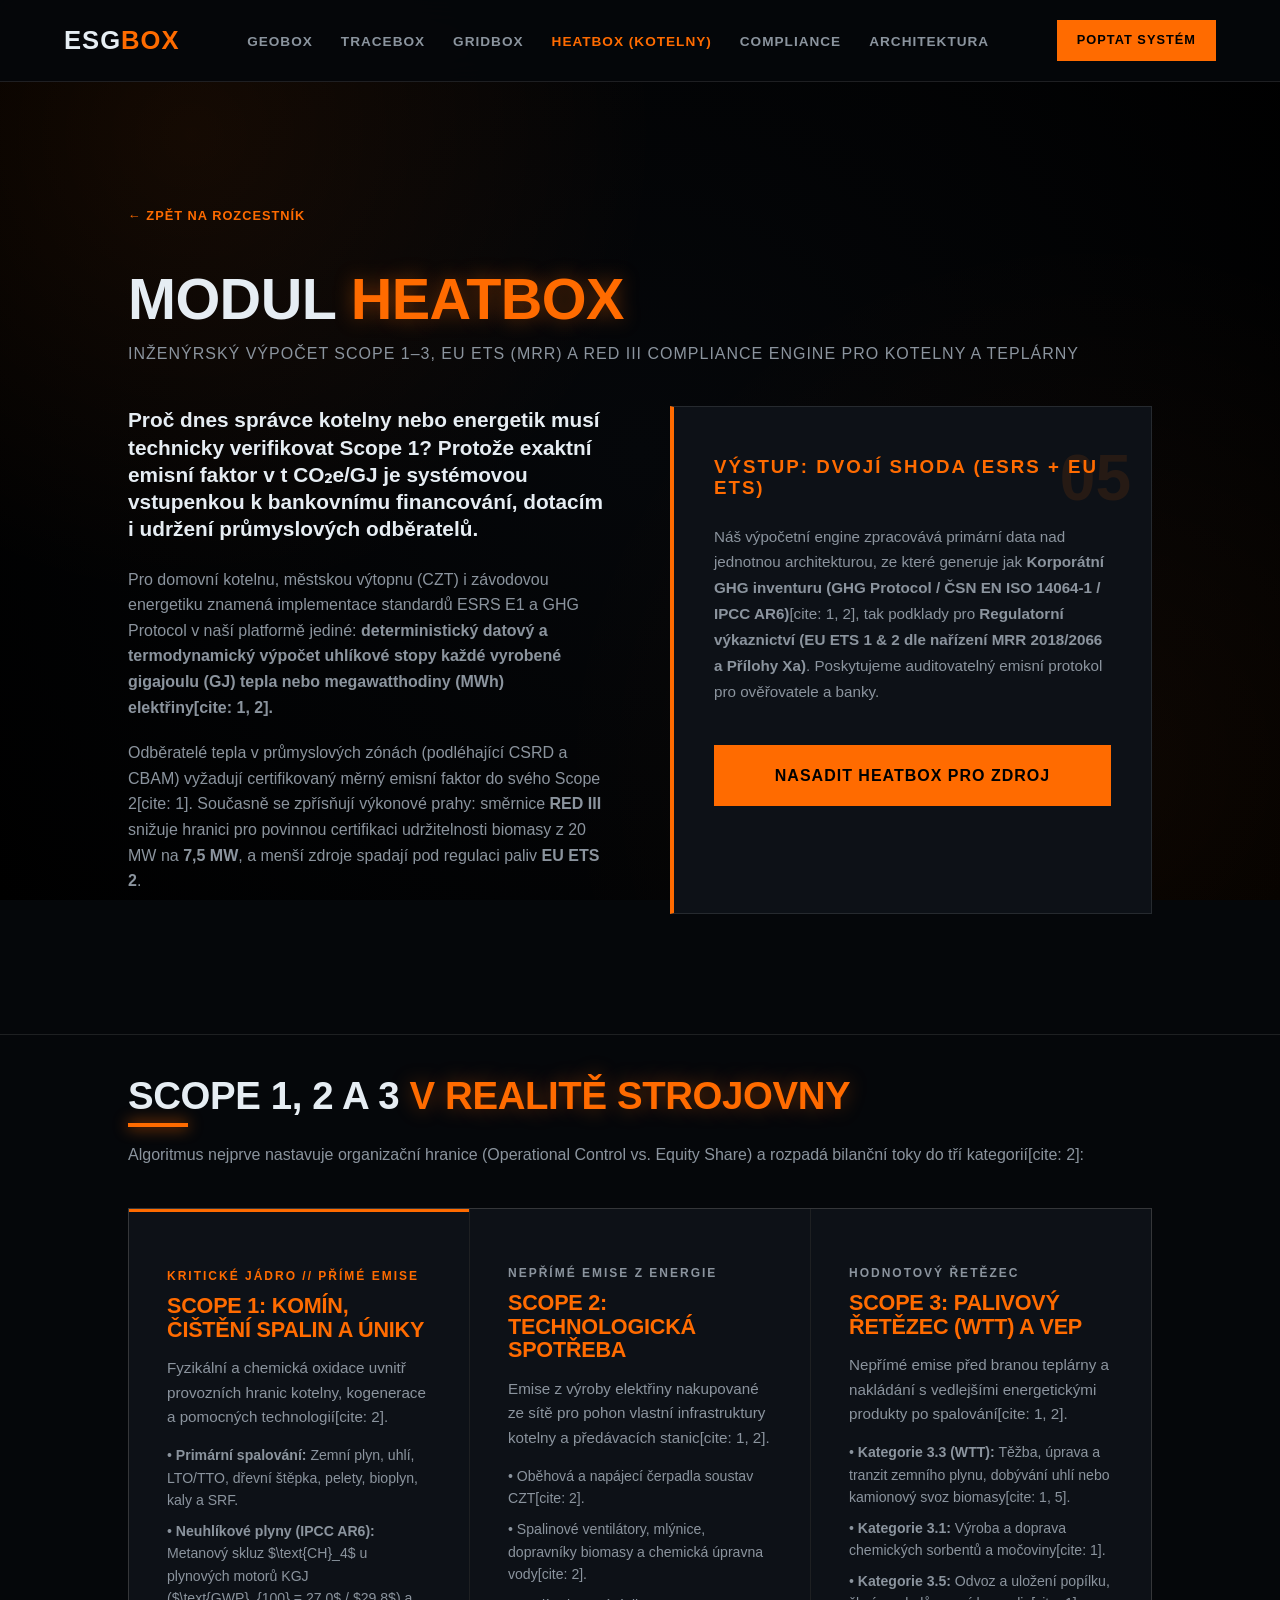
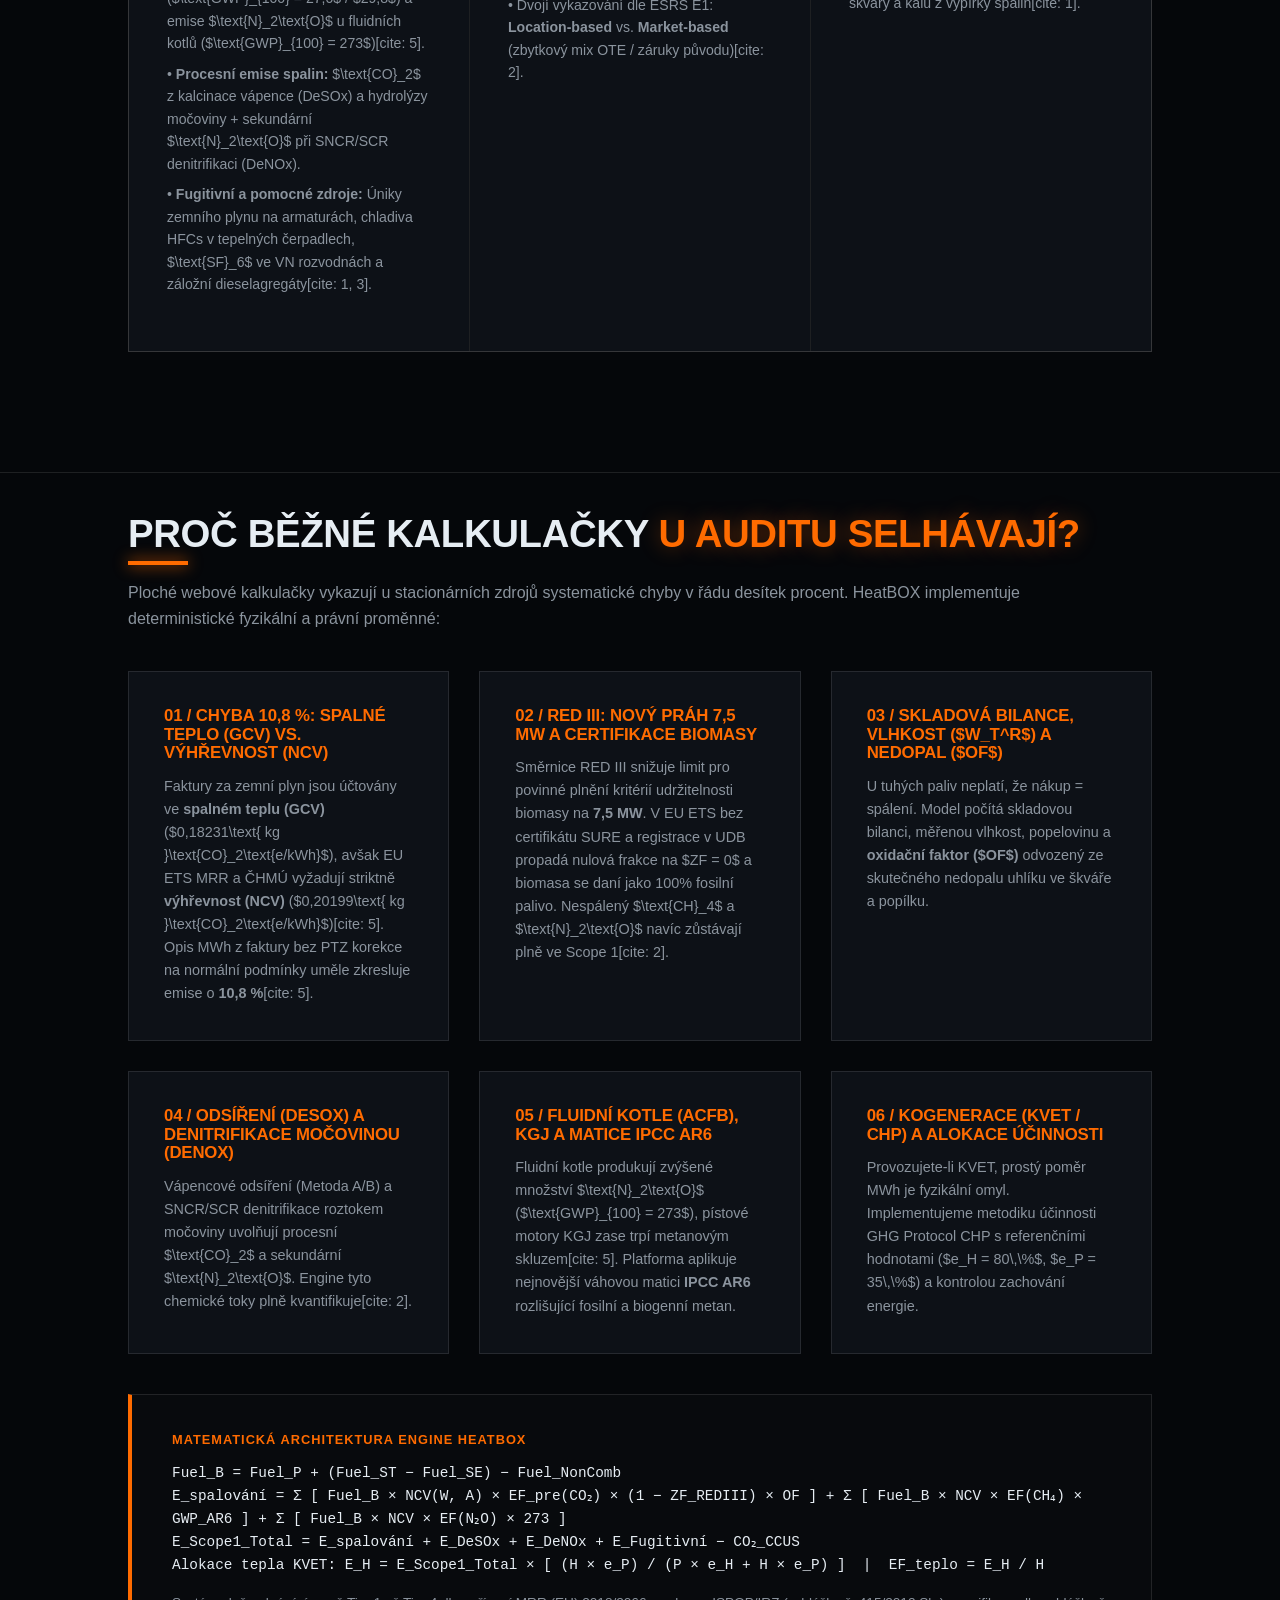
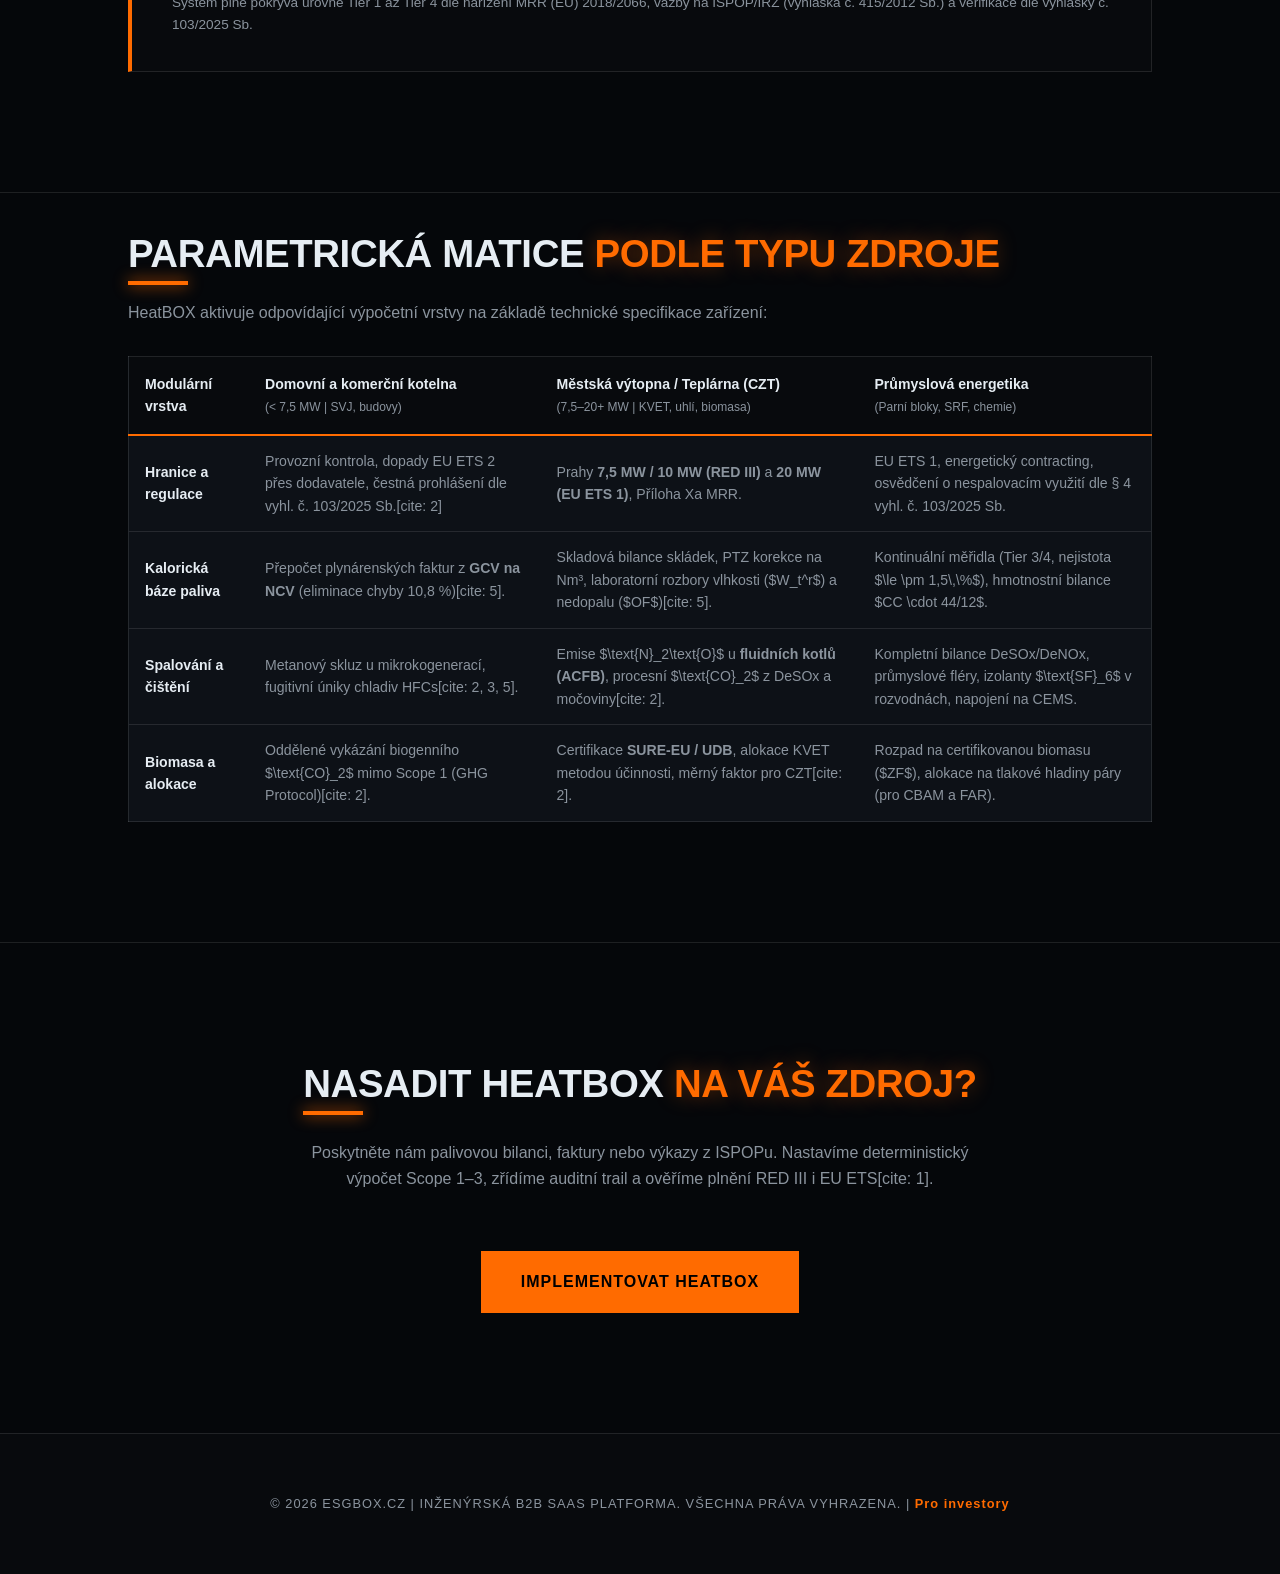
==== services/kotelny.html @ 8dc6fae9 "Rename kotelny to kotelny.html" ====
<!DOCTYPE html>
<html lang="cs">
<head>
    <meta charset="UTF-8">
    <meta name="viewport" content="width=device-width, initial-scale=1.0">
    <title>HeatBOX – Inženýrský Scope 1–3 &amp; Compliance Engine pro kotelny a teplárny | ESGBOX</title>
    <meta name="description" content="Deterministický výpočet uhlíkové stopy (Scope 1–3), EU ETS MRR a RED III compliance pro domovní, městské (CZT) a průmyslové kotelny. Termodynamika, DeSOx/DeNOx a alokace KVET bez odhadů.">
    <link rel="stylesheet" href="../styles.css">
</head>
<body>

    <!-- Navigace -->
    <nav>
        <a href="../index.html" class="logo">ESG<span>BOX</span></a>
        <ul>
            <li><a href="analyza.html">GeoBOX</a></li>
            <li><a href="strategie.html">TraceBOX</a></li>
            <li><a href="monitoring.html">GridBOX</a></li>
            <li><a href="kotelny.html" style="color: var(--accent-color);">HeatBOX (Kotelny)</a></li>
            <li><a href="organizace.html">Compliance</a></li>
            <li><a href="../index.html#about">Architektura</a></li>
        </ul>
        <a href="../index.html#contact" class="cta-button" style="padding: 10px 20px; font-size: 0.8rem;">Poptat systém</a>
    </nav>

    <!-- Hlavní úvod a vysvětlení problematiky -->
    <section>
        <div style="margin-bottom: 40px;">
            <a href="../index.html" style="color: var(--accent-color); text-decoration: none; font-size: 0.8rem; font-weight: 800; letter-spacing: 1px;">← ZPĚT NA ROZCESTNÍK</a>
        </div>
        
        <h1>Modul <span class="highlight">HeatBOX</span></h1>
        <p style="color: var(--text-dim); margin-top: 10px; font-size: 1rem; text-transform: uppercase; letter-spacing: 1px;">Inženýrský výpočet Scope 1–3, EU ETS (MRR) a RED III compliance engine pro kotelny a teplárny</p>
        
        <div style="display: grid; grid-template-columns: repeat(auto-fit, minmax(320px, 1fr)); gap: 60px; margin-top: 40px;">
            <div class="content-text">
                <p style="font-size: 1.3rem; color: var(--text-main); margin-bottom: 25px; font-weight: 600; line-height: 1.3;">
                    Proč dnes správce kotelny nebo energetik musí technicky verifikovat Scope 1? Protože exaktní emisní faktor v t CO₂e/GJ je systémovou vstupenkou k bankovnímu financování, dotacím i udržení průmyslových odběratelů.
                </p>
                <p style="color: var(--text-dim); margin-bottom: 20px;">
                    Pro domovní kotelnu, městskou výtopnu (CZT) i závodovou energetiku znamená implementace standardů ESRS E1 a GHG Protocol v naší platformě jediné: <strong>deterministický datový a termodynamický výpočet uhlíkové stopy každé vyrobené gigajoulu (GJ) tepla nebo megawatthodiny (MWh) elektřiny[cite: 1, 2].</strong>
                </p>
                <p style="color: var(--text-dim); margin-bottom: 20px;">
                    Odběratelé tepla v průmyslových zónách (podléhající CSRD a CBAM) vyžadují certifikovaný měrný emisní faktor do svého Scope 2[cite: 1]. Současně se zpřísňují výkonové prahy: směrnice <strong>RED III</strong> snižuje hranici pro povinnou certifikaci udržitelnosti biomasy z 20 MW na <strong>7,5 MW</strong>, a menší zdroje spadají pod regulaci paliv <strong>EU ETS 2</strong>.
                </p>
            </div>

            <!-- Vizuální Box výstupu -->
            <div style="background: var(--card-bg); padding: 50px 40px; border: 1px solid var(--border-color); border-left: 4px solid var(--accent-color); position: relative;">
                <div style="position: absolute; top: 20px; right: 20px; opacity: 0.1; font-size: 4rem; font-weight: 900; color: var(--accent-color);">05</div>
                <h3 style="color: var(--accent-color); margin-bottom: 25px; letter-spacing: 2px;">VÝSTUP: DVOJÍ SHODA (ESRS + EU ETS)</h3>
                <p style="color: var(--text-dim); font-size: 0.95rem; line-height: 1.7;">
                    Náš výpočetní engine zpracovává primární data nad jednotnou architekturou, ze které generuje jak <strong>Korporátní GHG inventuru (GHG Protocol / ČSN EN ISO 14064-1 / IPCC AR6)</strong>[cite: 1, 2], tak podklady pro <strong>Regulatorní výkaznictví (EU ETS 1 &amp; 2 dle nařízení MRR 2018/2066 a Přílohy Xa)</strong>. Poskytujeme auditovatelný emisní protokol pro ověřovatele a banky.
                </p>
                <div style="margin-top: 40px;">
                    <a href="../index.html#contact" class="cta-button" style="width: 100%; text-align: center; display: block;">NASADIT HEATBOX PRO ZDROJ</a>
                </div>
            </div>
        </div>
    </section>

    <!-- Sekce: Scope 1, 2, 3 v řeči kotelny -->
    <section style="padding-top: 40px; border-top: 1px solid var(--border-color);">
        <h2>Scope 1, 2 a 3 <span class="highlight">V realitě strojovny</span></h2>
        <p style="color: var(--text-dim); margin-top: 10px;">Algoritmus nejprve nastavuje organizační hranice (Operational Control vs. Equity Share) a rozpadá bilanční toky do tří kategorií[cite: 2]:</p>

        <div class="services-grid" style="margin-top: 40px;">
            <!-- Scope 1 -->
            <div class="service-card" style="border-top: 3px solid var(--accent-color);">
                <div style="font-size: 0.75rem; color: var(--accent-color); letter-spacing: 2px; margin-bottom: 8px; font-weight: 800;">KRITICKÉ JÁDRO // PŘÍMÉ EMISE</div>
                <h3>Scope 1: Komín, čištění spalin a úniky</h3>
                <p style="margin-bottom: 15px;">Fyzikální a chemická oxidace uvnitř provozních hranic kotelny, kogenerace a pomocných technologií[cite: 2].</p>
                <ul style="list-style: none; color: var(--text-dim); font-size: 0.88rem;">
                    <li style="margin-bottom: 8px;">• <strong>Primární spalování:</strong> Zemní plyn, uhlí, LTO/TTO, dřevní štěpka, pelety, bioplyn, kaly a SRF.</li>
                    <li style="margin-bottom: 8px;">• <strong>Neuhlíkové plyny (IPCC AR6):</strong> Metanový skluz $\text{CH}_4$ u plynových motorů KGJ ($\text{GWP}_{100} = 27,0$ / $29,8$) a emise $\text{N}_2\text{O}$ u fluidních kotlů ($\text{GWP}_{100} = 273$)[cite: 5].</li>
                    <li style="margin-bottom: 8px;">• <strong>Procesní emise spalin:</strong> $\text{CO}_2$ z kalcinace vápence (DeSOx) a hydrolýzy močoviny + sekundární $\text{N}_2\text{O}$ při SNCR/SCR denitrifikaci (DeNOx).</li>
                    <li>• <strong>Fugitivní a pomocné zdroje:</strong> Úniky zemního plynu na armaturách, chladiva HFCs v tepelných čerpadlech, $\text{SF}_6$ ve VN rozvodnách a záložní dieselagregáty[cite: 1, 3].</li>
                </ul>
            </div>

            <!-- Scope 2 -->
            <div class="service-card">
                <div style="font-size: 0.75rem; color: var(--text-dim); letter-spacing: 2px; margin-bottom: 8px; font-weight: 700;">NEPŘÍMÉ EMISE Z ENERGIE</div>
                <h3>Scope 2: Technologická spotřeba</h3>
                <p style="margin-bottom: 15px;">Emise z výroby elektřiny nakupované ze sítě pro pohon vlastní infrastruktury kotelny a předávacích stanic[cite: 1, 2].</p>
                <ul style="list-style: none; color: var(--text-dim); font-size: 0.88rem;">
                    <li style="margin-bottom: 8px;">• Oběhová a napájecí čerpadla soustav CZT[cite: 2].</li>
                    <li style="margin-bottom: 8px;">• Spalinové ventilátory, mlýnice, dopravníky biomasy a chemická úpravna vody[cite: 2].</li>
                    <li style="margin-bottom: 8px;">• Dvojí vykazování dle ESRS E1: <strong>Location-based</strong> vs. <strong>Market-based</strong> (zbytkový mix OTE / záruky původu)[cite: 2].</li>
                </ul>
            </div>

            <!-- Scope 3 -->
            <div class="service-card">
                <div style="font-size: 0.75rem; color: var(--text-dim); letter-spacing: 2px; margin-bottom: 8px; font-weight: 700;">HODNOTOVÝ ŘETĚZEC</div>
                <h3>Scope 3: Palivový řetězec (WTT) a VEP</h3>
                <p style="margin-bottom: 15px;">Nepřímé emise před branou teplárny a nakládání s vedlejšími energetickými produkty po spalování[cite: 1, 2].</p>
                <ul style="list-style: none; color: var(--text-dim); font-size: 0.88rem;">
                    <li style="margin-bottom: 8px;">• <strong>Kategorie 3.3 (WTT):</strong> Těžba, úprava a tranzit zemního plynu, dobývání uhlí nebo kamionový svoz biomasy[cite: 1, 5].</li>
                    <li style="margin-bottom: 8px;">• <strong>Kategorie 3.1:</strong> Výroba a doprava chemických sorbentů a močoviny[cite: 1].</li>
                    <li>• <strong>Kategorie 3.5:</strong> Odvoz a uložení popílku, škváry a kalů z vypírky spalin[cite: 1].</li>
                </ul>
            </div>
        </div>
    </section>

    <!-- Sekce: 6 důvodů, proč běžné kalkulačky selhávají -->
    <section style="padding-top: 40px; border-top: 1px solid var(--border-color);">
        <h2>Proč běžné kalkulačky <span class="highlight">U auditu selhávají?</span></h2>
        <p style="color: var(--text-dim); margin-top: 10px; max-width: 900px;">
            Ploché webové kalkulačky vykazují u stacionárních zdrojů systematické chyby v řádu desítek procent. HeatBOX implementuje deterministické fyzikální a právní proměnné:
        </p>

        <div style="display: grid; grid-template-columns: repeat(auto-fit, minmax(320px, 1fr)); gap: 30px; margin-top: 40px;">
            
            <!-- Bod 1 -->
            <div style="background: var(--card-bg); padding: 35px; border: 1px solid var(--border-color);">
                <h3 style="color: var(--accent-color); font-size: 1.05rem; margin-bottom: 12px;">01 / Chyba 10,8 %: Spalné teplo (GCV) vs. Výhřevnost (NCV)</h3>
                <p style="color: var(--text-dim); font-size: 0.9rem; line-height: 1.6;">
                    Faktury za zemní plyn jsou účtovány ve <strong>spalném teplu (GCV)</strong> ($0,18231\text{ kg }\text{CO}_2\text{e/kWh}$), avšak EU ETS MRR a ČHMÚ vyžadují striktně <strong>výhřevnost (NCV)</strong> ($0,20199\text{ kg }\text{CO}_2\text{e/kWh}$)[cite: 5]. Opis MWh z faktury bez PTZ korekce na normální podmínky uměle zkresluje emise o <strong>10,8 %</strong>[cite: 5].
                </p>
            </div>

            <!-- Bod 2 -->
            <div style="background: var(--card-bg); padding: 35px; border: 1px solid var(--border-color);">
                <h3 style="color: var(--accent-color); font-size: 1.05rem; margin-bottom: 12px;">02 / RED III: Nový práh 7,5 MW a certifikace biomasy</h3>
                <p style="color: var(--text-dim); font-size: 0.9rem; line-height: 1.6;">
                    Směrnice RED III snižuje limit pro povinné plnění kritérií udržitelnosti biomasy na <strong>7,5 MW</strong>. V EU ETS bez certifikátu SURE a registrace v UDB propadá nulová frakce na $ZF = 0$ a biomasa se daní jako 100% fosilní palivo. Nespálený $\text{CH}_4$ a $\text{N}_2\text{O}$ navíc zůstávají plně ve Scope 1[cite: 2].
                </p>
            </div>

            <!-- Bod 3 -->
            <div style="background: var(--card-bg); padding: 35px; border: 1px solid var(--border-color);">
                <h3 style="color: var(--accent-color); font-size: 1.05rem; margin-bottom: 12px;">03 / Skladová bilance, vlhkost ($W_t^r$) a nedopal ($OF$)</h3>
                <p style="color: var(--text-dim); font-size: 0.9rem; line-height: 1.6;">
                    U tuhých paliv neplatí, že nákup = spálení. Model počítá skladovou bilanci, měřenou vlhkost, popelovinu a <strong>oxidační faktor ($OF$)</strong> odvozený ze skutečného nedopalu uhlíku ve škváře a popílku.
                </p>
            </div>

            <!-- Bod 4 -->
            <div style="background: var(--card-bg); padding: 35px; border: 1px solid var(--border-color);">
                <h3 style="color: var(--accent-color); font-size: 1.05rem; margin-bottom: 12px;">04 / Odsíření (DeSOx) a denitrifikace močovinou (DeNOx)</h3>
                <p style="color: var(--text-dim); font-size: 0.9rem; line-height: 1.6;">
                    Vápencové odsíření (Metoda A/B) a SNCR/SCR denitrifikace roztokem močoviny uvolňují procesní $\text{CO}_2$ a sekundární $\text{N}_2\text{O}$. Engine tyto chemické toky plně kvantifikuje[cite: 2].
                </p>
            </div>

            <!-- Bod 5 -->
            <div style="background: var(--card-bg); padding: 35px; border: 1px solid var(--border-color);">
                <h3 style="color: var(--accent-color); font-size: 1.05rem; margin-bottom: 12px;">05 / Fluidní kotle (ACFB), KGJ a matice IPCC AR6</h3>
                <p style="color: var(--text-dim); font-size: 0.9rem; line-height: 1.6;">
                    Fluidní kotle produkují zvýšené množství $\text{N}_2\text{O}$ ($\text{GWP}_{100} = 273$), pístové motory KGJ zase trpí metanovým skluzem[cite: 5]. Platforma aplikuje nejnovější váhovou matici <strong>IPCC AR6</strong> rozlišující fosilní a biogenní metan.
                </p>
            </div>

            <!-- Bod 6 -->
            <div style="background: var(--card-bg); padding: 35px; border: 1px solid var(--border-color);">
                <h3 style="color: var(--accent-color); font-size: 1.05rem; margin-bottom: 12px;">06 / Kogenerace (KVET / CHP) a alokace účinnosti</h3>
                <p style="color: var(--text-dim); font-size: 0.9rem; line-height: 1.6;">
                    Provozujete-li KVET, prostý poměr MWh je fyzikální omyl. Implementujeme metodiku účinnosti GHG Protocol CHP s referenčními hodnotami ($e_H = 80\,\%$, $e_P = 35\,\%$) a kontrolou zachování energie.
                </p>
            </div>

        </div>

        <!-- Matematicko-inženýrský blok -->
        <div style="background: #080a0d; border: 1px solid var(--border-color); border-left: 4px solid var(--accent-color); padding: 35px 40px; margin-top: 40px;">
            <div style="font-size: 0.8rem; color: var(--accent-color); font-weight: 800; letter-spacing: 1px; margin-bottom: 12px;">MATEMATICKÁ ARCHITEKTURA ENGINE HEATBOX</div>
            <p style="color: var(--text-main); font-family: monospace; font-size: 0.9rem; margin-bottom: 12px; line-height: 1.6;">
                Fuel_B = Fuel_P + (Fuel_ST − Fuel_SE) − Fuel_NonComb<br>
                E_spalování = Σ [ Fuel_B × NCV(W, A) × EF_pre(CO₂) × (1 − ZF_REDIII) × OF ] + Σ [ Fuel_B × NCV × EF(CH₄) × GWP_AR6 ] + Σ [ Fuel_B × NCV × EF(N₂O) × 273 ]<br>
                E_Scope1_Total = E_spalování + E_DeSOx + E_DeNOx + E_Fugitivní − CO₂_CCUS<br>
                Alokace tepla KVET: E_H = E_Scope1_Total × [ (H × e_P) / (P × e_H + H × e_P) ] &nbsp;|&nbsp; EF_teplo = E_H / H
            </p>
            <p style="color: var(--text-dim); font-size: 0.85rem; margin-top: 15px;">
                Systém plně pokrývá úrovně Tier 1 až Tier 4 dle nařízení MRR (EU) 2018/2066, vazby na ISPOP/IRZ (vyhláška č. 415/2012 Sb.) a verifikace dle vyhlášky č. 103/2025 Sb.
            </p>
        </div>
    </section>

    <!-- Sekce: Matice proměnných podle typu kotelny -->
    <section style="padding-top: 40px; border-top: 1px solid var(--border-color);">
        <h2>Parametrická matice <span class="highlight">Podle typu zdroje</span></h2>
        <p style="color: var(--text-dim); margin-top: 10px; margin-bottom: 30px;">
            HeatBOX aktivuje odpovídající výpočetní vrstvy na základě technické specifikace zařízení:
        </p>

        <div style="overflow-x: auto;">
            <table style="width: 100%; border-collapse: collapse; background: var(--card-bg); border: 1px solid var(--border-color); font-size: 0.88rem; text-align: left;">
                <thead>
                    <tr style="border-bottom: 2px solid var(--accent-color); color: var(--text-main); background: #080a0d;">
                        <th style="padding: 16px;">Modulární vrstva</th>
                        <th style="padding: 16px;">Domovní a komerční kotelna<br><span style="font-size: 0.75rem; color: var(--text-dim); font-weight: 400;">(&lt; 7,5 MW | SVJ, budovy)</span></th>
                        <th style="padding: 16px;">Městská výtopna / Teplárna (CZT)<br><span style="font-size: 0.75rem; color: var(--text-dim); font-weight: 400;">(7,5–20+ MW | KVET, uhlí, biomasa)</span></th>
                        <th style="padding: 16px;">Průmyslová energetika<br><span style="font-size: 0.75rem; color: var(--text-dim); font-weight: 400;">(Parní bloky, SRF, chemie)</span></th>
                    </tr>
                </thead>
                <tbody style="color: var(--text-dim);">
                    <tr style="border-bottom: 1px solid var(--border-color);">
                        <td style="padding: 14px 16px; color: var(--text-main); font-weight: 700;">Hranice a regulace</td>
                        <td style="padding: 14px 16px;">Provozní kontrola, dopady EU ETS 2 přes dodavatele, čestná prohlášení dle vyhl. č. 103/2025 Sb.[cite: 2]</td>
                        <td style="padding: 14px 16px;">Prahy <strong>7,5 MW / 10 MW (RED III)</strong> a <strong>20 MW (EU ETS 1)</strong>, Příloha Xa MRR.</td>
                        <td style="padding: 14px 16px;">EU ETS 1, energetický contracting, osvědčení o nespalovacím využití dle § 4 vyhl. č. 103/2025 Sb.</td>
                    </tr>
                    <tr style="border-bottom: 1px solid var(--border-color);">
                        <td style="padding: 14px 16px; color: var(--text-main); font-weight: 700;">Kalorická báze paliva</td>
                        <td style="padding: 14px 16px;">Přepočet plynárenských faktur z <strong>GCV na NCV</strong> (eliminace chyby 10,8 %)[cite: 5].</td>
                        <td style="padding: 14px 16px;">Skladová bilance skládek, PTZ korekce na Nm³, laboratorní rozbory vlhkosti ($W_t^r$) a nedopalu ($OF$)[cite: 5].</td>
                        <td style="padding: 14px 16px;">Kontinuální měřidla (Tier 3/4, nejistota $\le \pm 1,5\,\%$), hmotnostní bilance $CC \cdot 44/12$.</td>
                    </tr>
                    <tr style="border-bottom: 1px solid var(--border-color);">
                        <td style="padding: 14px 16px; color: var(--text-main); font-weight: 700;">Spalování a čištění</td>
                        <td style="padding: 14px 16px;">Metanový skluz u mikrokogenerací, fugitivní úniky chladiv HFCs[cite: 2, 3, 5].</td>
                        <td style="padding: 14px 16px;">Emise $\text{N}_2\text{O}$ u <strong>fluidních kotlů (ACFB)</strong>, procesní $\text{CO}_2$ z DeSOx a močoviny[cite: 2].</td>
                        <td style="padding: 14px 16px;">Kompletní bilance DeSOx/DeNOx, průmyslové fléry, izolanty $\text{SF}_6$ v rozvodnách, napojení na CEMS.</td>
                    </tr>
                    <tr>
                        <td style="padding: 14px 16px; color: var(--text-main); font-weight: 700;">Biomasa a alokace</td>
                        <td style="padding: 14px 16px;">Oddělené vykázání biogenního $\text{CO}_2$ mimo Scope 1 (GHG Protocol)[cite: 2].</td>
                        <td style="padding: 14px 16px;">Certifikace <strong>SURE-EU / UDB</strong>, alokace KVET metodou účinnosti, měrný faktor pro CZT[cite: 2].</td>
                        <td style="padding: 14px 16px;">Rozpad na certifikovanou biomasu ($ZF$), alokace na tlakové hladiny páry (pro CBAM a FAR).</td>
                    </tr>
                </tbody>
            </table>
        </div>
    </section>

    <!-- Call to Action -->
    <section style="text-align: center; border-top: 1px solid var(--border-color);">
        <h2>Nasadit HeatBOX <span class="highlight">Na váš zdroj?</span></h2>
        <p style="max-width: 680px; margin: 20px auto 40px auto; color: var(--text-dim);">
            Poskytněte nám palivovou bilanci, faktury nebo výkazy z ISPOPu. Nastavíme deterministický výpočet Scope 1–3, zřídíme auditní trail a ověříme plnění RED III i EU ETS[cite: 1].
        </p>
        <a href="../index.html#contact" class="cta-button">Implementovat HeatBOX</a>
    </section>

    <footer style="padding: 60px 10%; border-top: 1px solid var(--border-color); text-align: center; font-size: 0.8rem; color: var(--text-dim); background: #080a0d;">
        <p style="letter-spacing: 1px;">
            &copy; 2026 ESGBOX.CZ | INŽENÝRSKÁ B2B SAAS PLATFORMA. VŠECHNA PRÁVA VYHRAZENA. | 
            <a href="../index.html#investors" style="color: var(--accent-color); text-decoration: none; font-weight: 700;">Pro investory</a>
        </p>
    </footer>

    <script src="../script.js"></script>
</body>
</html>
---- styles.css ----
/* 
 * ESG BOX - Power-Box Design System 
 * Orange Edition v2.1 (Clean & Production Ready)
 */

:root {
    --primary-bg: #05070a;      /* Černá barva boxu */
    --card-bg: #0d1117;         /* Původní barva těla webu */
    --accent-color: #ff6b00;    /* Bojová oranžová */
    --accent-glow: rgba(255, 107, 0, 0.4);
    --text-main: #e6edf3;       /* Světlý text */
    --text-dim: #8b949e;        /* Šedý text */
    --border-color: rgba(255, 255, 255, 0.1);
    --transition-fast: 0.2s cubic-bezier(0.17, 0.67, 0.83, 0.67);
}

/* --- ZÁKLADNÍ NASTAVENÍ --- */
* {
    margin: 0;
    padding: 0;
    box-sizing: border-box;
}

body {
    background-color: var(--primary-bg);
    color: var(--text-main);
    font-family: 'Segoe UI', Roboto, Helvetica, Arial, sans-serif;
    line-height: 1.6;
    overflow-x: hidden;
}

/* --- DYNAMICKÉ POZADÍ S ORANŽOVÝMI ODLESKY --- */
body::before {
    content: "";
    position: fixed;
    top: 0;
    left: 0;
    width: 100%;
    height: 100%;
    background: 
        radial-gradient(circle at 15% 15%, rgba(255, 107, 0, 0.08) 0%, transparent 35%),
        radial-gradient(circle at 85% 85%, rgba(255, 107, 0, 0.05) 0%, transparent 40%),
        radial-gradient(circle at 50% 50%, rgba(5, 7, 10, 1) 0%, #000 100%);
    z-index: -2;
    animation: backgroundDrift 20s ease infinite alternate;
}

@keyframes backgroundDrift {
    0% { transform: scale(1); }
    100% { transform: scale(1.1) translate(10px, 10px); }
}

/* Přidání druhého fixního odlesku pro texturu */
body::after {
    content: "";
    position: fixed;
    top: 0;
    left: 0;
    width: 100%;
    height: 100%;
    background: url('https://www.transparenttextures.com/patterns/stardust.png');
    opacity: 0.1;
    z-index: -1;
    pointer-events: none;
}

/* --- TYPOGRAFIE --- */
h1, h2, h3 {
    text-transform: uppercase;
    letter-spacing: -0.01em;
    font-weight: 800;
    line-height: 1.1;
}

h1 {
    font-size: clamp(2.2rem, 4.5vw, 3.8rem);
}

h2 {
    font-size: clamp(1.8rem, 3vw, 2.5rem);
    position: relative;
    display: inline-block;
    margin-bottom: 15px;
}

/* Světelný odlesk pod nadpisem sekce */
section h2::after {
    content: "";
    position: absolute;
    left: 0;
    bottom: -10px;
    width: 60px;
    height: 4px;
    background: var(--accent-color);
    box-shadow: 0 0 15px var(--accent-color);
}

.highlight {
    color: var(--accent-color);
    text-shadow: 0 0 20px var(--accent-glow);
}

/* --- NAVIGACE --- */
nav {
    display: flex;
    justify-content: space-between;
    align-items: center;
    padding: 20px 5%;
    background: rgba(5, 7, 10, 0.9);
    backdrop-filter: blur(15px);
    position: sticky;
    top: 0;
    z-index: 1000;
    border-bottom: 1px solid var(--border-color);
}

.logo {
    font-weight: 900;
    font-size: 1.6rem;
    color: var(--text-main);
    text-decoration: none;
    transition: transform 0.1s ease-out;
}

.logo span {
    color: var(--accent-color);
}

nav ul {
    display: flex;
    list-style: none;
    gap: 28px;
    flex-wrap: wrap;
}

nav a {
    text-decoration: none;
    color: var(--text-dim);
    font-weight: 600;
    font-size: 0.85rem;
    text-transform: uppercase;
    letter-spacing: 1px;
    transition: var(--transition-fast);
}

nav a:hover {
    color: var(--accent-color);
}

/* --- SEKCE --- */
section {
    padding: 120px 10%;
    max-width: 1400px;
    margin: 0 auto;
    position: relative;
}

/* --- SERVICES GRID (The "Box" Look) --- */
.services-grid {
    display: grid;
    grid-template-columns: repeat(auto-fit, minmax(290px, 1fr));
    gap: 1px;
    background: var(--border-color);
    border: 1px solid var(--border-color);
    margin-top: 50px;
}

.service-card {
    background: var(--card-bg);
    padding: 55px 38px;
    transition: var(--transition-fast);
    position: relative;
    overflow: hidden;
}

.service-card:hover {
    background: #161b22;
    transform: scale(1.02);
    z-index: 10;
    box-shadow: 0 20px 50px rgba(0, 0, 0, 0.6), 0 0 15px rgba(255, 107, 0, 0.05);
}

.service-card::before {
    content: "";
    position: absolute;
    left: 0;
    bottom: 0;
    width: 100%;
    height: 0;
    background: var(--accent-color);
    transition: var(--transition-fast);
}

.service-card:hover::before {
    height: 4px;
}

.service-card h3 {
    color: var(--accent-color);
    margin-bottom: 15px;
    font-size: 1.35rem;
}

.service-card p {
    color: var(--text-dim);
    font-size: 0.95rem;
}

/* --- TLAČÍTKA --- */
.cta-button {
    display: inline-block;
    padding: 18px 40px;
    background: var(--accent-color);
    color: #000;
    text-decoration: none;
    font-weight: 900;
    text-transform: uppercase;
    letter-spacing: 1px;
    border: none;
    cursor: pointer;
    transition: var(--transition-fast);
    margin-top: 20px;
}

.cta-button:hover {
    transform: translateY(-3px);
    box-shadow: 0 10px 30px var(--accent-glow);
}

nav .cta-button {
    margin-top: 0;
}

/* --- FORMULÁŘOVÉ PRVKY --- */
.form-input {
    width: 100%;
    padding: 16px 20px;
    background: var(--card-bg);
    border: 1px solid var(--border-color);
    color: var(--text-main);
    font-family: inherit;
    font-size: 0.95rem;
    transition: var(--transition-fast);
    outline: none;
}

.form-input:focus {
    border-color: var(--accent-color);
    box-shadow: 0 0 15px rgba(255, 107, 0, 0.15);
}

.form-input::placeholder {
    color: var(--text-dim);
}

/* --- RESPONZIVITA --- */
@media (max-width: 900px) {
    nav {
        flex-direction: column;
        gap: 15px;
        padding: 15px 5%;
    }
    nav ul {
        justify-content: center;
        gap: 15px;
    }
    section {
        padding: 80px 6%;
    }
    .services-grid {
        gap: 15px;
        background: transparent;
        border: none;
    }
    .service-card {
        border: 1px solid var(--border-color);
        padding: 40px 30px;
    }
}

/* --- CUSTOM SCROLLBAR --- */
::-webkit-scrollbar {
    width: 8px;
}
::-webkit-scrollbar-track {
    background: var(--primary-bg);
}
::-webkit-scrollbar-thumb {
    background: #30363d;
    border-radius: 4px;
}
::-webkit-scrollbar-thumb:hover {
    background: var(--accent-color);
}
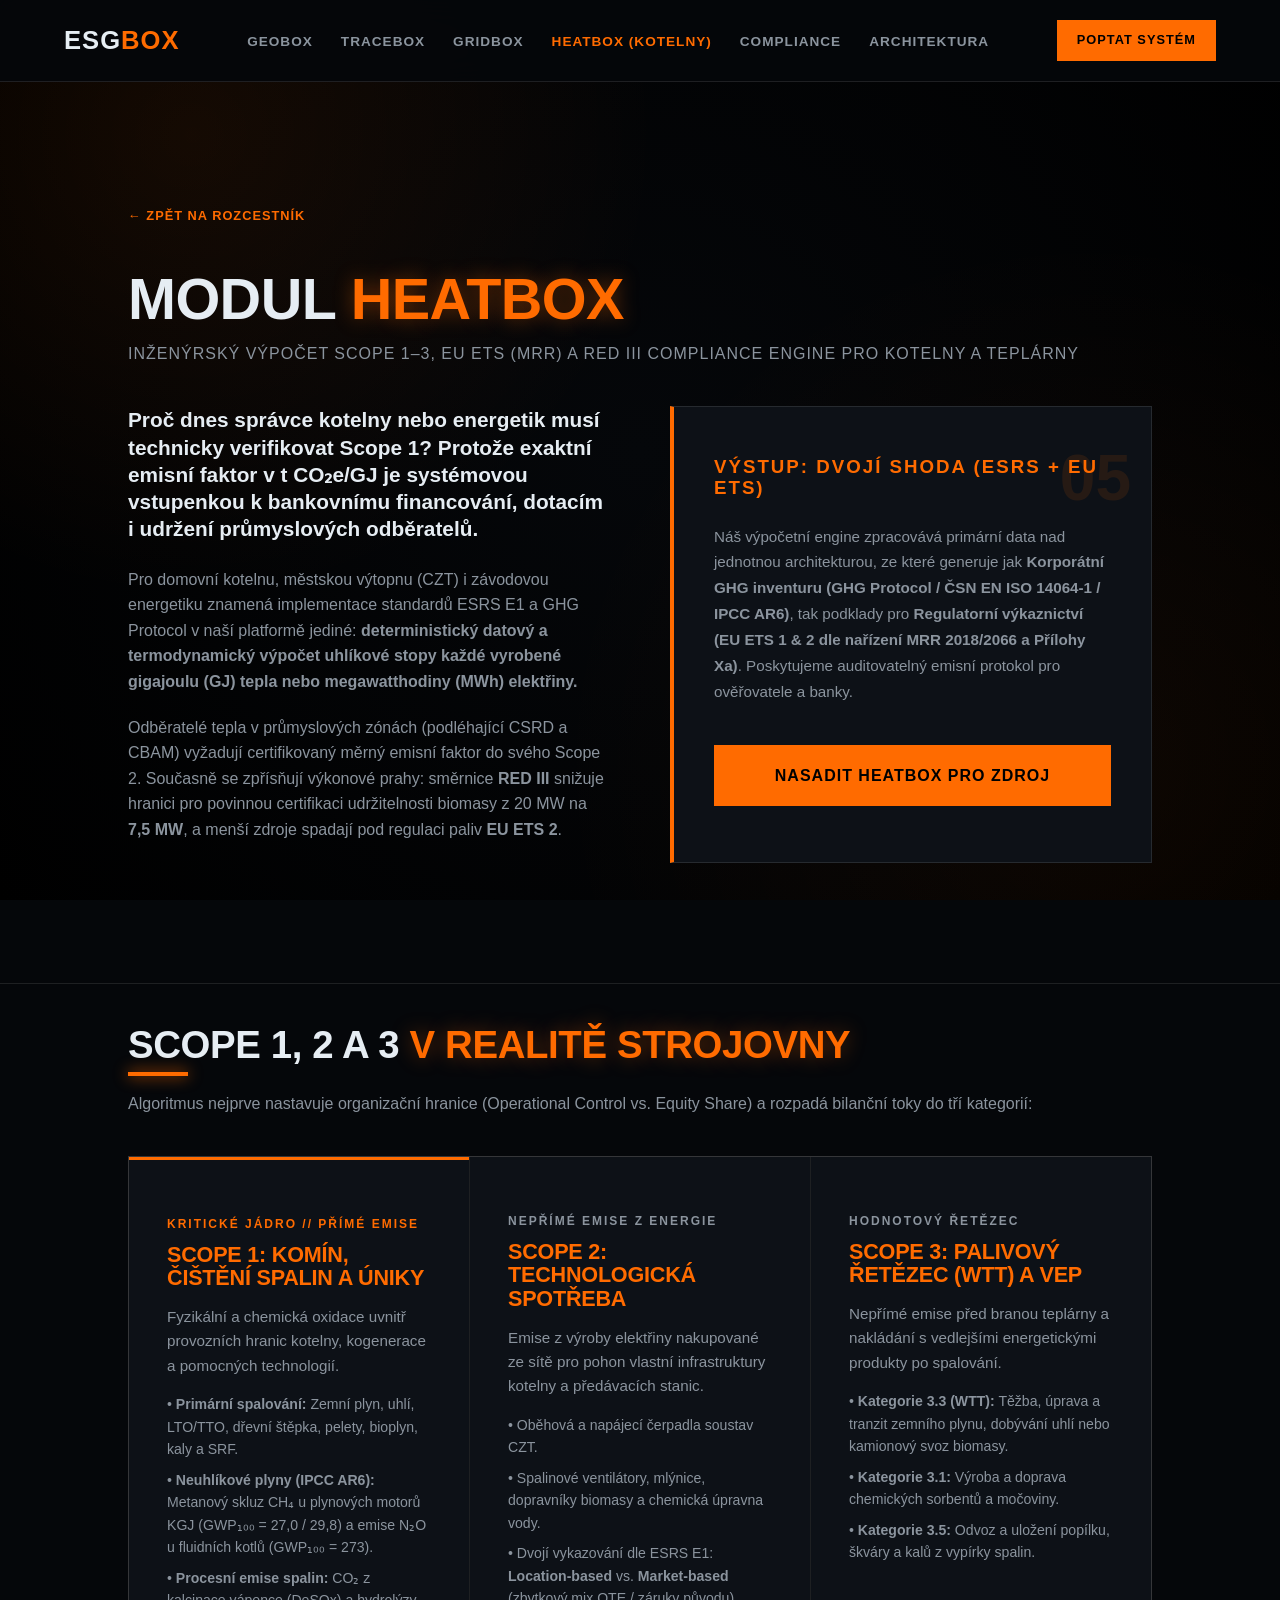
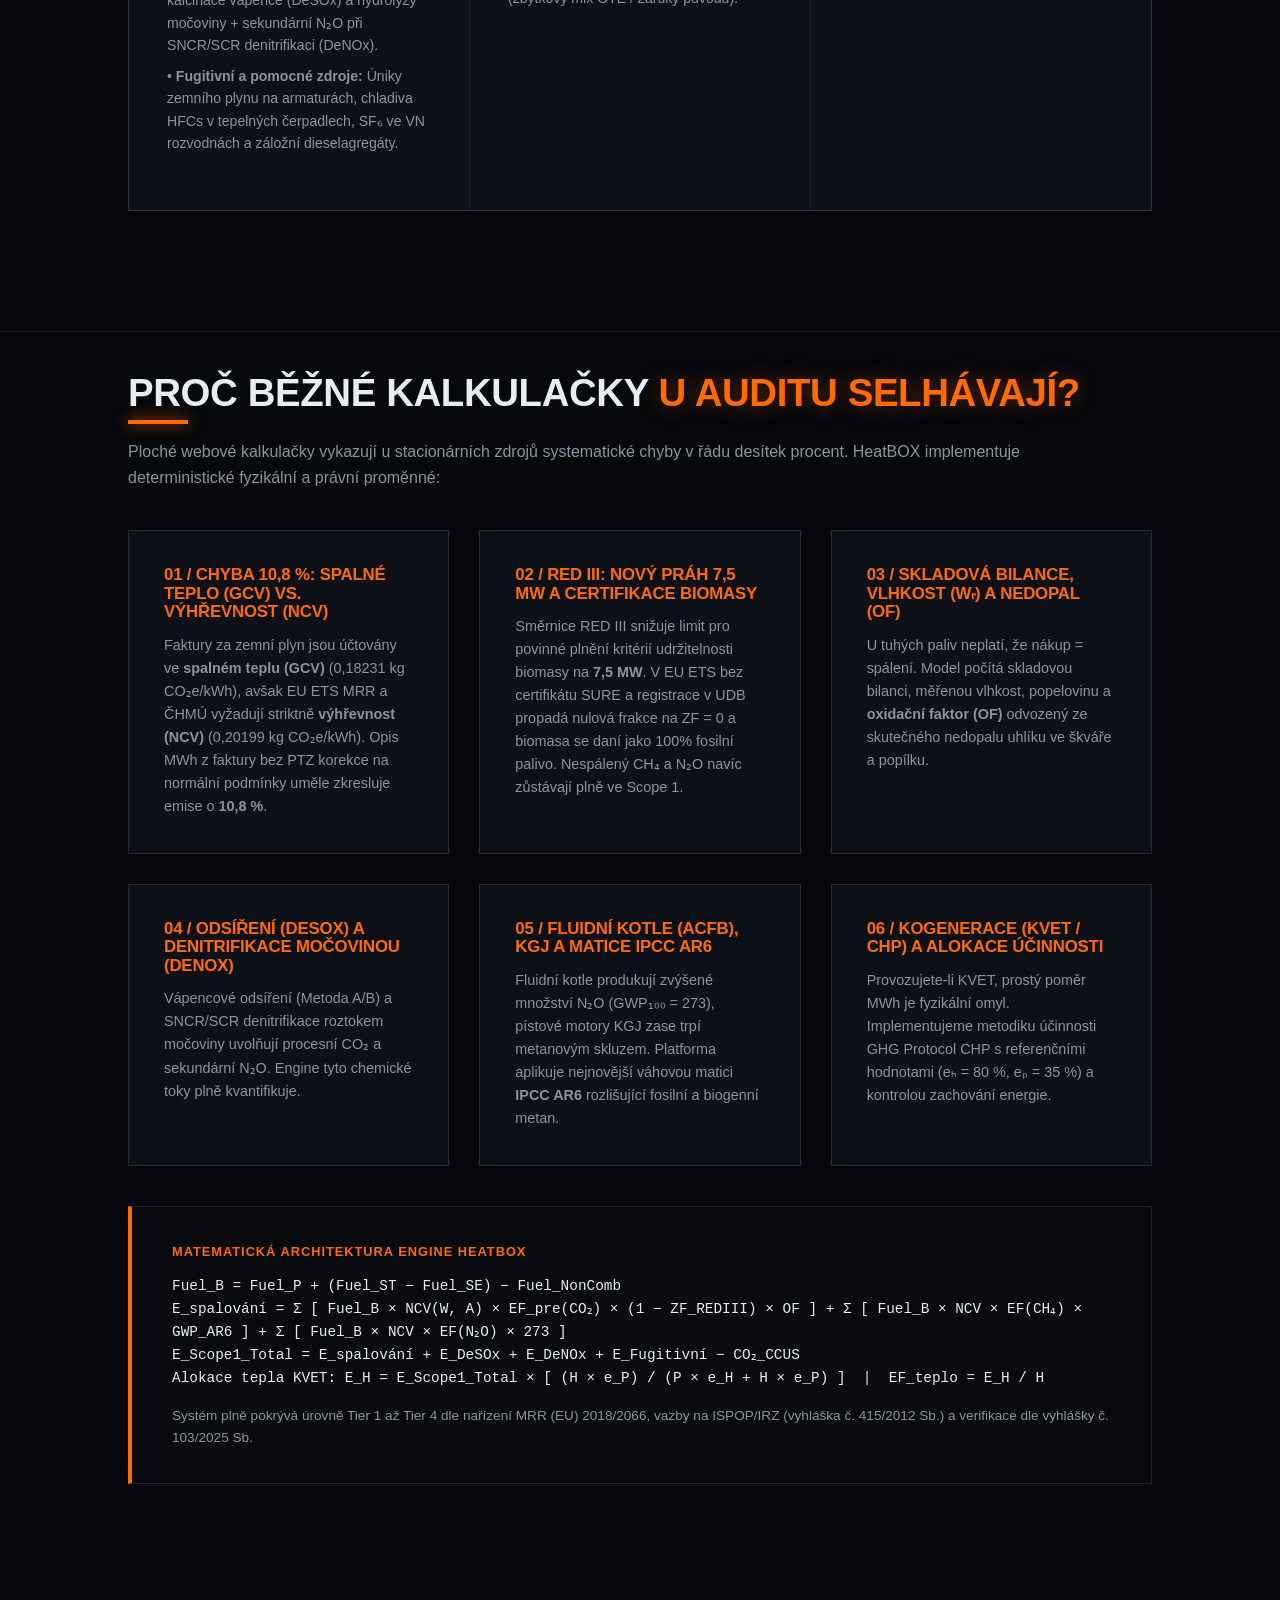
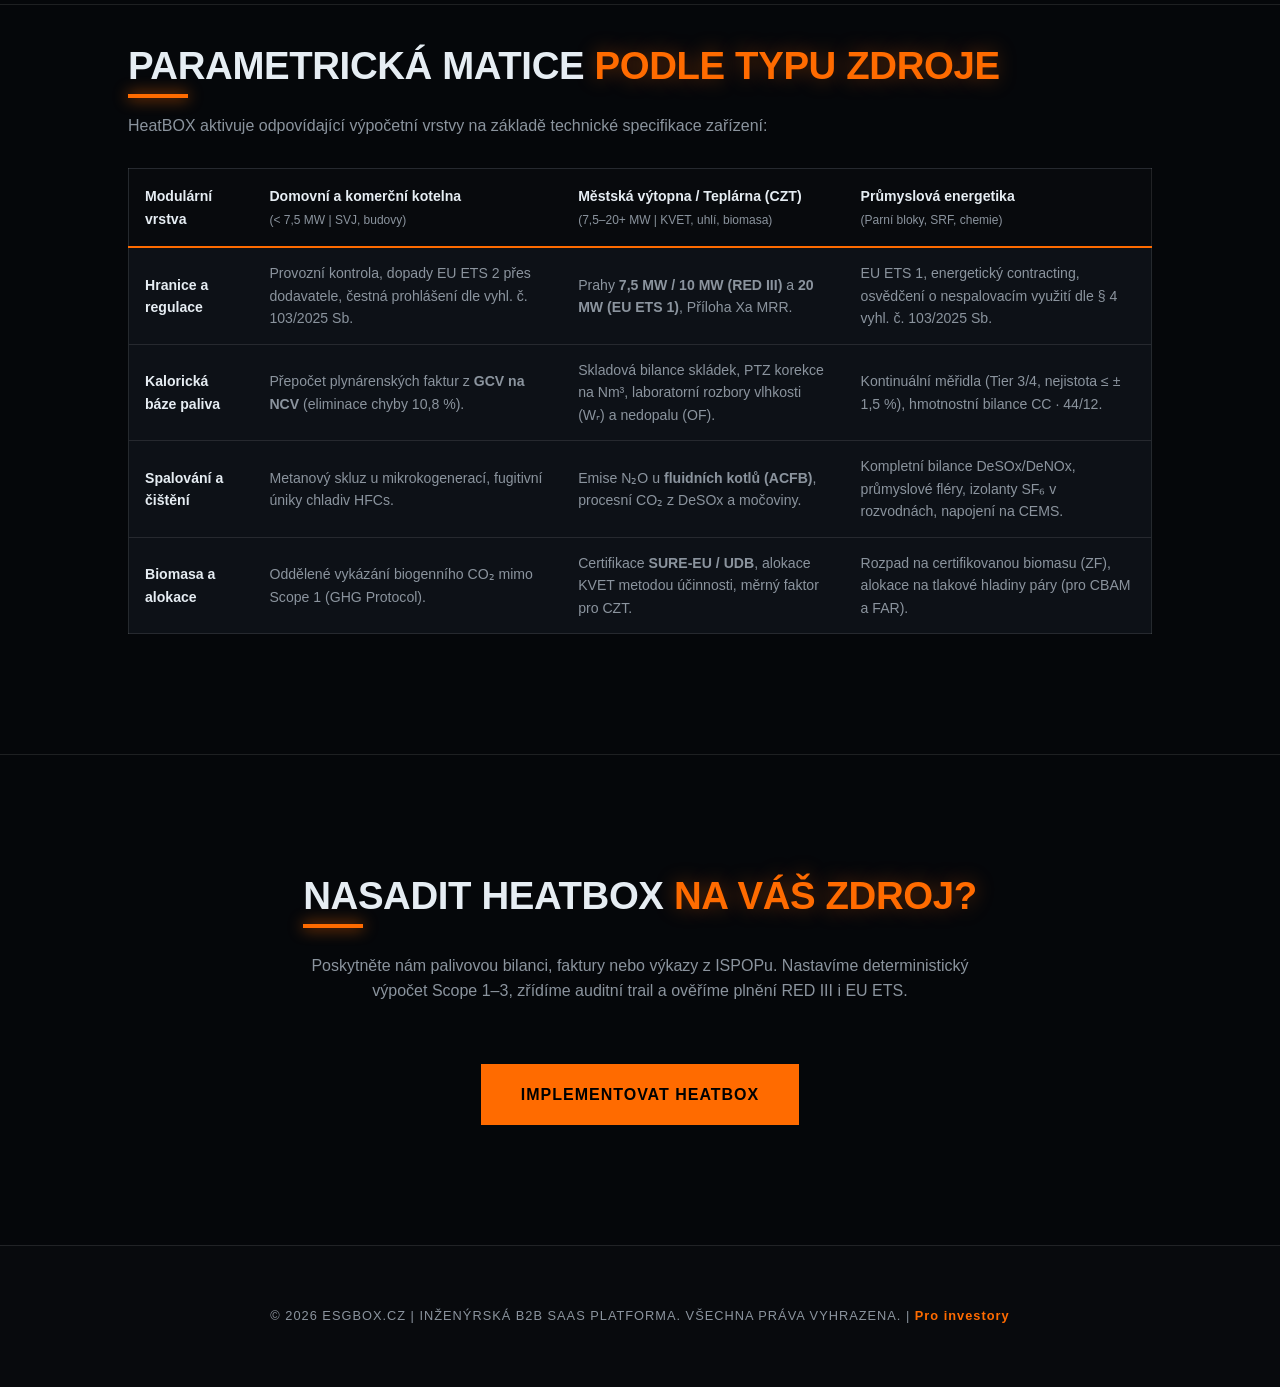
==== commit 9a654ce1: "Update kotelny.html" ====
--- a/services/kotelny.html
+++ b/services/kotelny.html
@@ -8,6 +8,9 @@
     <link rel="stylesheet" href="../styles.css">
 </head>
 <body>
+
+    <!-- Ukazatel scrollu (Scroll Progress Bar) -->
+    <div id="scroll-progress"></div>
 
     <!-- Navigace -->
     <nav>
@@ -38,10 +41,10 @@
                     Proč dnes správce kotelny nebo energetik musí technicky verifikovat Scope 1? Protože exaktní emisní faktor v t CO₂e/GJ je systémovou vstupenkou k bankovnímu financování, dotacím i udržení průmyslových odběratelů.
                 </p>
                 <p style="color: var(--text-dim); margin-bottom: 20px;">
-                    Pro domovní kotelnu, městskou výtopnu (CZT) i závodovou energetiku znamená implementace standardů ESRS E1 a GHG Protocol v naší platformě jediné: <strong>deterministický datový a termodynamický výpočet uhlíkové stopy každé vyrobené gigajoulu (GJ) tepla nebo megawatthodiny (MWh) elektřiny[cite: 1, 2].</strong>
+                    Pro domovní kotelnu, městskou výtopnu (CZT) i závodovou energetiku znamená implementace standardů ESRS E1 a GHG Protocol v naší platformě jediné: <strong>deterministický datový a termodynamický výpočet uhlíkové stopy každé vyrobené gigajoulu (GJ) tepla nebo megawatthodiny (MWh) elektřiny.</strong>
                 </p>
                 <p style="color: var(--text-dim); margin-bottom: 20px;">
-                    Odběratelé tepla v průmyslových zónách (podléhající CSRD a CBAM) vyžadují certifikovaný měrný emisní faktor do svého Scope 2[cite: 1]. Současně se zpřísňují výkonové prahy: směrnice <strong>RED III</strong> snižuje hranici pro povinnou certifikaci udržitelnosti biomasy z 20 MW na <strong>7,5 MW</strong>, a menší zdroje spadají pod regulaci paliv <strong>EU ETS 2</strong>.
+                    Odběratelé tepla v průmyslových zónách (podléhající CSRD a CBAM) vyžadují certifikovaný měrný emisní faktor do svého Scope 2. Současně se zpřísňují výkonové prahy: směrnice <strong>RED III</strong> snižuje hranici pro povinnou certifikaci udržitelnosti biomasy z 20 MW na <strong>7,5 MW</strong>, a menší zdroje spadají pod regulaci paliv <strong>EU ETS 2</strong>.
                 </p>
             </div>
 
@@ -50,7 +53,7 @@
                 <div style="position: absolute; top: 20px; right: 20px; opacity: 0.1; font-size: 4rem; font-weight: 900; color: var(--accent-color);">05</div>
                 <h3 style="color: var(--accent-color); margin-bottom: 25px; letter-spacing: 2px;">VÝSTUP: DVOJÍ SHODA (ESRS + EU ETS)</h3>
                 <p style="color: var(--text-dim); font-size: 0.95rem; line-height: 1.7;">
-                    Náš výpočetní engine zpracovává primární data nad jednotnou architekturou, ze které generuje jak <strong>Korporátní GHG inventuru (GHG Protocol / ČSN EN ISO 14064-1 / IPCC AR6)</strong>[cite: 1, 2], tak podklady pro <strong>Regulatorní výkaznictví (EU ETS 1 &amp; 2 dle nařízení MRR 2018/2066 a Přílohy Xa)</strong>. Poskytujeme auditovatelný emisní protokol pro ověřovatele a banky.
+                    Náš výpočetní engine zpracovává primární data nad jednotnou architekturou, ze které generuje jak <strong>Korporátní GHG inventuru (GHG Protocol / ČSN EN ISO 14064-1 / IPCC AR6)</strong>, tak podklady pro <strong>Regulatorní výkaznictví (EU ETS 1 &amp; 2 dle nařízení MRR 2018/2066 a Přílohy Xa)</strong>. Poskytujeme auditovatelný emisní protokol pro ověřovatele a banky.
                 </p>
                 <div style="margin-top: 40px;">
                     <a href="../index.html#contact" class="cta-button" style="width: 100%; text-align: center; display: block;">NASADIT HEATBOX PRO ZDROJ</a>
@@ -62,19 +65,19 @@
     <!-- Sekce: Scope 1, 2, 3 v řeči kotelny -->
     <section style="padding-top: 40px; border-top: 1px solid var(--border-color);">
         <h2>Scope 1, 2 a 3 <span class="highlight">V realitě strojovny</span></h2>
-        <p style="color: var(--text-dim); margin-top: 10px;">Algoritmus nejprve nastavuje organizační hranice (Operational Control vs. Equity Share) a rozpadá bilanční toky do tří kategorií[cite: 2]:</p>
+        <p style="color: var(--text-dim); margin-top: 10px;">Algoritmus nejprve nastavuje organizační hranice (Operational Control vs. Equity Share) a rozpadá bilanční toky do tří kategorií:</p>
 
         <div class="services-grid" style="margin-top: 40px;">
             <!-- Scope 1 -->
             <div class="service-card" style="border-top: 3px solid var(--accent-color);">
                 <div style="font-size: 0.75rem; color: var(--accent-color); letter-spacing: 2px; margin-bottom: 8px; font-weight: 800;">KRITICKÉ JÁDRO // PŘÍMÉ EMISE</div>
                 <h3>Scope 1: Komín, čištění spalin a úniky</h3>
-                <p style="margin-bottom: 15px;">Fyzikální a chemická oxidace uvnitř provozních hranic kotelny, kogenerace a pomocných technologií[cite: 2].</p>
+                <p style="margin-bottom: 15px;">Fyzikální a chemická oxidace uvnitř provozních hranic kotelny, kogenerace a pomocných technologií.</p>
                 <ul style="list-style: none; color: var(--text-dim); font-size: 0.88rem;">
                     <li style="margin-bottom: 8px;">• <strong>Primární spalování:</strong> Zemní plyn, uhlí, LTO/TTO, dřevní štěpka, pelety, bioplyn, kaly a SRF.</li>
-                    <li style="margin-bottom: 8px;">• <strong>Neuhlíkové plyny (IPCC AR6):</strong> Metanový skluz $\text{CH}_4$ u plynových motorů KGJ ($\text{GWP}_{100} = 27,0$ / $29,8$) a emise $\text{N}_2\text{O}$ u fluidních kotlů ($\text{GWP}_{100} = 273$)[cite: 5].</li>
-                    <li style="margin-bottom: 8px;">• <strong>Procesní emise spalin:</strong> $\text{CO}_2$ z kalcinace vápence (DeSOx) a hydrolýzy močoviny + sekundární $\text{N}_2\text{O}$ při SNCR/SCR denitrifikaci (DeNOx).</li>
-                    <li>• <strong>Fugitivní a pomocné zdroje:</strong> Úniky zemního plynu na armaturách, chladiva HFCs v tepelných čerpadlech, $\text{SF}_6$ ve VN rozvodnách a záložní dieselagregáty[cite: 1, 3].</li>
+                    <li style="margin-bottom: 8px;">• <strong>Neuhlíkové plyny (IPCC AR6):</strong> Metanový skluz CH₄ u plynových motorů KGJ (GWP₁₀₀ = 27,0 / 29,8) a emise N₂O u fluidních kotlů (GWP₁₀₀ = 273).</li>
+                    <li style="margin-bottom: 8px;">• <strong>Procesní emise spalin:</strong> CO₂ z kalcinace vápence (DeSOx) a hydrolýzy močoviny + sekundární N₂O při SNCR/SCR denitrifikaci (DeNOx).</li>
+                    <li>• <strong>Fugitivní a pomocné zdroje:</strong> Úniky zemního plynu na armaturách, chladiva HFCs v tepelných čerpadlech, SF₆ ve VN rozvodnách a záložní dieselagregáty.</li>
                 </ul>
             </div>
 
@@ -82,11 +85,11 @@
             <div class="service-card">
                 <div style="font-size: 0.75rem; color: var(--text-dim); letter-spacing: 2px; margin-bottom: 8px; font-weight: 700;">NEPŘÍMÉ EMISE Z ENERGIE</div>
                 <h3>Scope 2: Technologická spotřeba</h3>
-                <p style="margin-bottom: 15px;">Emise z výroby elektřiny nakupované ze sítě pro pohon vlastní infrastruktury kotelny a předávacích stanic[cite: 1, 2].</p>
+                <p style="margin-bottom: 15px;">Emise z výroby elektřiny nakupované ze sítě pro pohon vlastní infrastruktury kotelny a předávacích stanic.</p>
                 <ul style="list-style: none; color: var(--text-dim); font-size: 0.88rem;">
-                    <li style="margin-bottom: 8px;">• Oběhová a napájecí čerpadla soustav CZT[cite: 2].</li>
-                    <li style="margin-bottom: 8px;">• Spalinové ventilátory, mlýnice, dopravníky biomasy a chemická úpravna vody[cite: 2].</li>
-                    <li style="margin-bottom: 8px;">• Dvojí vykazování dle ESRS E1: <strong>Location-based</strong> vs. <strong>Market-based</strong> (zbytkový mix OTE / záruky původu)[cite: 2].</li>
+                    <li style="margin-bottom: 8px;">• Oběhová a napájecí čerpadla soustav CZT.</li>
+                    <li style="margin-bottom: 8px;">• Spalinové ventilátory, mlýnice, dopravníky biomasy a chemická úpravna vody.</li>
+                    <li style="margin-bottom: 8px;">• Dvojí vykazování dle ESRS E1: <strong>Location-based</strong> vs. <strong>Market-based</strong> (zbytkový mix OTE / záruky původu).</li>
                 </ul>
             </div>
 
@@ -94,11 +97,11 @@
             <div class="service-card">
                 <div style="font-size: 0.75rem; color: var(--text-dim); letter-spacing: 2px; margin-bottom: 8px; font-weight: 700;">HODNOTOVÝ ŘETĚZEC</div>
                 <h3>Scope 3: Palivový řetězec (WTT) a VEP</h3>
-                <p style="margin-bottom: 15px;">Nepřímé emise před branou teplárny a nakládání s vedlejšími energetickými produkty po spalování[cite: 1, 2].</p>
+                <p style="margin-bottom: 15px;">Nepřímé emise před branou teplárny a nakládání s vedlejšími energetickými produkty po spalování.</p>
                 <ul style="list-style: none; color: var(--text-dim); font-size: 0.88rem;">
-                    <li style="margin-bottom: 8px;">• <strong>Kategorie 3.3 (WTT):</strong> Těžba, úprava a tranzit zemního plynu, dobývání uhlí nebo kamionový svoz biomasy[cite: 1, 5].</li>
-                    <li style="margin-bottom: 8px;">• <strong>Kategorie 3.1:</strong> Výroba a doprava chemických sorbentů a močoviny[cite: 1].</li>
-                    <li>• <strong>Kategorie 3.5:</strong> Odvoz a uložení popílku, škváry a kalů z vypírky spalin[cite: 1].</li>
+                    <li style="margin-bottom: 8px;">• <strong>Kategorie 3.3 (WTT):</strong> Těžba, úprava a tranzit zemního plynu, dobývání uhlí nebo kamionový svoz biomasy.</li>
+                    <li style="margin-bottom: 8px;">• <strong>Kategorie 3.1:</strong> Výroba a doprava chemických sorbentů a močoviny.</li>
+                    <li>• <strong>Kategorie 3.5:</strong> Odvoz a uložení popílku, škváry a kalů z vypírky spalin.</li>
                 </ul>
             </div>
         </div>
@@ -117,7 +120,7 @@
             <div style="background: var(--card-bg); padding: 35px; border: 1px solid var(--border-color);">
                 <h3 style="color: var(--accent-color); font-size: 1.05rem; margin-bottom: 12px;">01 / Chyba 10,8 %: Spalné teplo (GCV) vs. Výhřevnost (NCV)</h3>
                 <p style="color: var(--text-dim); font-size: 0.9rem; line-height: 1.6;">
-                    Faktury za zemní plyn jsou účtovány ve <strong>spalném teplu (GCV)</strong> ($0,18231\text{ kg }\text{CO}_2\text{e/kWh}$), avšak EU ETS MRR a ČHMÚ vyžadují striktně <strong>výhřevnost (NCV)</strong> ($0,20199\text{ kg }\text{CO}_2\text{e/kWh}$)[cite: 5]. Opis MWh z faktury bez PTZ korekce na normální podmínky uměle zkresluje emise o <strong>10,8 %</strong>[cite: 5].
+                    Faktury za zemní plyn jsou účtovány ve <strong>spalném teplu (GCV)</strong> (0,18231 kg CO₂e/kWh), avšak EU ETS MRR a ČHMÚ vyžadují striktně <strong>výhřevnost (NCV)</strong> (0,20199 kg CO₂e/kWh). Opis MWh z faktury bez PTZ korekce na normální podmínky uměle zkresluje emise o <strong>10,8 %</strong>.
                 </p>
             </div>
 
@@ -125,15 +128,15 @@
             <div style="background: var(--card-bg); padding: 35px; border: 1px solid var(--border-color);">
                 <h3 style="color: var(--accent-color); font-size: 1.05rem; margin-bottom: 12px;">02 / RED III: Nový práh 7,5 MW a certifikace biomasy</h3>
                 <p style="color: var(--text-dim); font-size: 0.9rem; line-height: 1.6;">
-                    Směrnice RED III snižuje limit pro povinné plnění kritérií udržitelnosti biomasy na <strong>7,5 MW</strong>. V EU ETS bez certifikátu SURE a registrace v UDB propadá nulová frakce na $ZF = 0$ a biomasa se daní jako 100% fosilní palivo. Nespálený $\text{CH}_4$ a $\text{N}_2\text{O}$ navíc zůstávají plně ve Scope 1[cite: 2].
+                    Směrnice RED III snižuje limit pro povinné plnění kritérií udržitelnosti biomasy na <strong>7,5 MW</strong>. V EU ETS bez certifikátu SURE a registrace v UDB propadá nulová frakce na ZF = 0 a biomasa se daní jako 100% fosilní palivo. Nespálený CH₄ a N₂O navíc zůstávají plně ve Scope 1.
                 </p>
             </div>
 
             <!-- Bod 3 -->
             <div style="background: var(--card-bg); padding: 35px; border: 1px solid var(--border-color);">
-                <h3 style="color: var(--accent-color); font-size: 1.05rem; margin-bottom: 12px;">03 / Skladová bilance, vlhkost ($W_t^r$) a nedopal ($OF$)</h3>
-                <p style="color: var(--text-dim); font-size: 0.9rem; line-height: 1.6;">
-                    U tuhých paliv neplatí, že nákup = spálení. Model počítá skladovou bilanci, měřenou vlhkost, popelovinu a <strong>oxidační faktor ($OF$)</strong> odvozený ze skutečného nedopalu uhlíku ve škváře a popílku.
+                <h3 style="color: var(--accent-color); font-size: 1.05rem; margin-bottom: 12px;">03 / Skladová bilance, vlhkost (Wᵣ) a nedopal (OF)</h3>
+                <p style="color: var(--text-dim); font-size: 0.9rem; line-height: 1.6;">
+                    U tuhých paliv neplatí, že nákup = spálení. Model počítá skladovou bilanci, měřenou vlhkost, popelovinu a <strong>oxidační faktor (OF)</strong> odvozený ze skutečného nedopalu uhlíku ve škváře a popílku.
                 </p>
             </div>
 
@@ -141,7 +144,7 @@
             <div style="background: var(--card-bg); padding: 35px; border: 1px solid var(--border-color);">
                 <h3 style="color: var(--accent-color); font-size: 1.05rem; margin-bottom: 12px;">04 / Odsíření (DeSOx) a denitrifikace močovinou (DeNOx)</h3>
                 <p style="color: var(--text-dim); font-size: 0.9rem; line-height: 1.6;">
-                    Vápencové odsíření (Metoda A/B) a SNCR/SCR denitrifikace roztokem močoviny uvolňují procesní $\text{CO}_2$ a sekundární $\text{N}_2\text{O}$. Engine tyto chemické toky plně kvantifikuje[cite: 2].
+                    Vápencové odsíření (Metoda A/B) a SNCR/SCR denitrifikace roztokem močoviny uvolňují procesní CO₂ a sekundární N₂O. Engine tyto chemické toky plně kvantifikuje.
                 </p>
             </div>
 
@@ -149,7 +152,7 @@
             <div style="background: var(--card-bg); padding: 35px; border: 1px solid var(--border-color);">
                 <h3 style="color: var(--accent-color); font-size: 1.05rem; margin-bottom: 12px;">05 / Fluidní kotle (ACFB), KGJ a matice IPCC AR6</h3>
                 <p style="color: var(--text-dim); font-size: 0.9rem; line-height: 1.6;">
-                    Fluidní kotle produkují zvýšené množství $\text{N}_2\text{O}$ ($\text{GWP}_{100} = 273$), pístové motory KGJ zase trpí metanovým skluzem[cite: 5]. Platforma aplikuje nejnovější váhovou matici <strong>IPCC AR6</strong> rozlišující fosilní a biogenní metan.
+                    Fluidní kotle produkují zvýšené množství N₂O (GWP₁₀₀ = 273), pístové motory KGJ zase trpí metanovým skluzem. Platforma aplikuje nejnovější váhovou matici <strong>IPCC AR6</strong> rozlišující fosilní a biogenní metan.
                 </p>
             </div>
 
@@ -157,7 +160,7 @@
             <div style="background: var(--card-bg); padding: 35px; border: 1px solid var(--border-color);">
                 <h3 style="color: var(--accent-color); font-size: 1.05rem; margin-bottom: 12px;">06 / Kogenerace (KVET / CHP) a alokace účinnosti</h3>
                 <p style="color: var(--text-dim); font-size: 0.9rem; line-height: 1.6;">
-                    Provozujete-li KVET, prostý poměr MWh je fyzikální omyl. Implementujeme metodiku účinnosti GHG Protocol CHP s referenčními hodnotami ($e_H = 80\,\%$, $e_P = 35\,\%$) a kontrolou zachování energie.
+                    Provozujete-li KVET, prostý poměr MWh je fyzikální omyl. Implementujeme metodiku účinnosti GHG Protocol CHP s referenčními hodnotami (eₕ = 80 %, eₚ = 35 %) a kontrolou zachování energie.
                 </p>
             </div>
 
@@ -198,27 +201,27 @@
                 <tbody style="color: var(--text-dim);">
                     <tr style="border-bottom: 1px solid var(--border-color);">
                         <td style="padding: 14px 16px; color: var(--text-main); font-weight: 700;">Hranice a regulace</td>
-                        <td style="padding: 14px 16px;">Provozní kontrola, dopady EU ETS 2 přes dodavatele, čestná prohlášení dle vyhl. č. 103/2025 Sb.[cite: 2]</td>
+                        <td style="padding: 14px 16px;">Provozní kontrola, dopady EU ETS 2 přes dodavatele, čestná prohlášení dle vyhl. č. 103/2025 Sb.</td>
                         <td style="padding: 14px 16px;">Prahy <strong>7,5 MW / 10 MW (RED III)</strong> a <strong>20 MW (EU ETS 1)</strong>, Příloha Xa MRR.</td>
                         <td style="padding: 14px 16px;">EU ETS 1, energetický contracting, osvědčení o nespalovacím využití dle § 4 vyhl. č. 103/2025 Sb.</td>
                     </tr>
                     <tr style="border-bottom: 1px solid var(--border-color);">
                         <td style="padding: 14px 16px; color: var(--text-main); font-weight: 700;">Kalorická báze paliva</td>
-                        <td style="padding: 14px 16px;">Přepočet plynárenských faktur z <strong>GCV na NCV</strong> (eliminace chyby 10,8 %)[cite: 5].</td>
-                        <td style="padding: 14px 16px;">Skladová bilance skládek, PTZ korekce na Nm³, laboratorní rozbory vlhkosti ($W_t^r$) a nedopalu ($OF$)[cite: 5].</td>
-                        <td style="padding: 14px 16px;">Kontinuální měřidla (Tier 3/4, nejistota $\le \pm 1,5\,\%$), hmotnostní bilance $CC \cdot 44/12$.</td>
+                        <td style="padding: 14px 16px;">Přepočet plynárenských faktur z <strong>GCV na NCV</strong> (eliminace chyby 10,8 %).</td>
+                        <td style="padding: 14px 16px;">Skladová bilance skládek, PTZ korekce na Nm³, laboratorní rozbory vlhkosti (Wᵣ) a nedopalu (OF).</td>
+                        <td style="padding: 14px 16px;">Kontinuální měřidla (Tier 3/4, nejistota ≤ ± 1,5 %), hmotnostní bilance CC · 44/12.</td>
                     </tr>
                     <tr style="border-bottom: 1px solid var(--border-color);">
                         <td style="padding: 14px 16px; color: var(--text-main); font-weight: 700;">Spalování a čištění</td>
-                        <td style="padding: 14px 16px;">Metanový skluz u mikrokogenerací, fugitivní úniky chladiv HFCs[cite: 2, 3, 5].</td>
-                        <td style="padding: 14px 16px;">Emise $\text{N}_2\text{O}$ u <strong>fluidních kotlů (ACFB)</strong>, procesní $\text{CO}_2$ z DeSOx a močoviny[cite: 2].</td>
-                        <td style="padding: 14px 16px;">Kompletní bilance DeSOx/DeNOx, průmyslové fléry, izolanty $\text{SF}_6$ v rozvodnách, napojení na CEMS.</td>
+                        <td style="padding: 14px 16px;">Metanový skluz u mikrokogenerací, fugitivní úniky chladiv HFCs.</td>
+                        <td style="padding: 14px 16px;">Emise N₂O u <strong>fluidních kotlů (ACFB)</strong>, procesní CO₂ z DeSOx a močoviny.</td>
+                        <td style="padding: 14px 16px;">Kompletní bilance DeSOx/DeNOx, průmyslové fléry, izolanty SF₆ v rozvodnách, napojení na CEMS.</td>
                     </tr>
                     <tr>
                         <td style="padding: 14px 16px; color: var(--text-main); font-weight: 700;">Biomasa a alokace</td>
-                        <td style="padding: 14px 16px;">Oddělené vykázání biogenního $\text{CO}_2$ mimo Scope 1 (GHG Protocol)[cite: 2].</td>
-                        <td style="padding: 14px 16px;">Certifikace <strong>SURE-EU / UDB</strong>, alokace KVET metodou účinnosti, měrný faktor pro CZT[cite: 2].</td>
-                        <td style="padding: 14px 16px;">Rozpad na certifikovanou biomasu ($ZF$), alokace na tlakové hladiny páry (pro CBAM a FAR).</td>
+                        <td style="padding: 14px 16px;">Oddělené vykázání biogenního CO₂ mimo Scope 1 (GHG Protocol).</td>
+                        <td style="padding: 14px 16px;">Certifikace <strong>SURE-EU / UDB</strong>, alokace KVET metodou účinnosti, měrný faktor pro CZT.</td>
+                        <td style="padding: 14px 16px;">Rozpad na certifikovanou biomasu (ZF), alokace na tlakové hladiny páry (pro CBAM a FAR).</td>
                     </tr>
                 </tbody>
             </table>
@@ -229,7 +232,7 @@
     <section style="text-align: center; border-top: 1px solid var(--border-color);">
         <h2>Nasadit HeatBOX <span class="highlight">Na váš zdroj?</span></h2>
         <p style="max-width: 680px; margin: 20px auto 40px auto; color: var(--text-dim);">
-            Poskytněte nám palivovou bilanci, faktury nebo výkazy z ISPOPu. Nastavíme deterministický výpočet Scope 1–3, zřídíme auditní trail a ověříme plnění RED III i EU ETS[cite: 1].
+            Poskytněte nám palivovou bilanci, faktury nebo výkazy z ISPOPu. Nastavíme deterministický výpočet Scope 1–3, zřídíme auditní trail a ověříme plnění RED III i EU ETS.
         </p>
         <a href="../index.html#contact" class="cta-button">Implementovat HeatBOX</a>
     </section>
--- a/styles.css
+++ b/styles.css
@@ -292,3 +292,71 @@
 ::-webkit-scrollbar-thumb:hover {
     background: var(--accent-color);
 }
+/* Cookies lišta */
+#cookie-banner {
+    position: fixed;
+    bottom: 0;
+    left: 0;
+    width: 100%;
+    background: #080a0d;
+    border-top: 1px solid var(--border-color);
+    padding: 20px 5%;
+    display: flex;
+    justify-content: space-between;
+    align-items: center;
+    z-index: 9999;
+    box-sizing: border-box;
+    gap: 20px;
+    font-size: 0.9rem;
+    color: var(--text-dim);
+}
+#cookie-banner p {
+    margin: 0;
+    line-height: 1.5;
+}
+#cookie-banner a {
+    color: var(--accent-color);
+    text-decoration: underline;
+}
+.cookie-buttons {
+    display: flex;
+    gap: 10px;
+    flex-shrink: 0;
+}
+.cookie-btn {
+    padding: 10px 20px;
+    font-size: 0.8rem;
+    font-weight: 700;
+    cursor: pointer;
+    border: 1px solid var(--border-color);
+    background: transparent;
+    color: var(--text-main);
+    transition: all 0.2s;
+    letter-spacing: 1px;
+}
+.cookie-btn.accept {
+    background: var(--accent-color);
+    border-color: var(--accent-color);
+    color: #000;
+}
+.cookie-btn:hover {
+    opacity: 0.85;
+}
+@media(max-width: 768px) {
+    #cookie-banner {
+        flex-direction: column;
+        align-items: flex-start;
+    }
+}
+/* Scroll Progress Bar */
+#scroll-progress {
+    position: fixed;
+    top: 0;
+    left: 0;
+    width: 0%;
+    height: 3px;
+    background: var(--accent-color);
+    z-index: 10000;
+    transition: width 0.1s ease-out;
+    box-shadow: 0 0 10px var(--accent-color);
+}
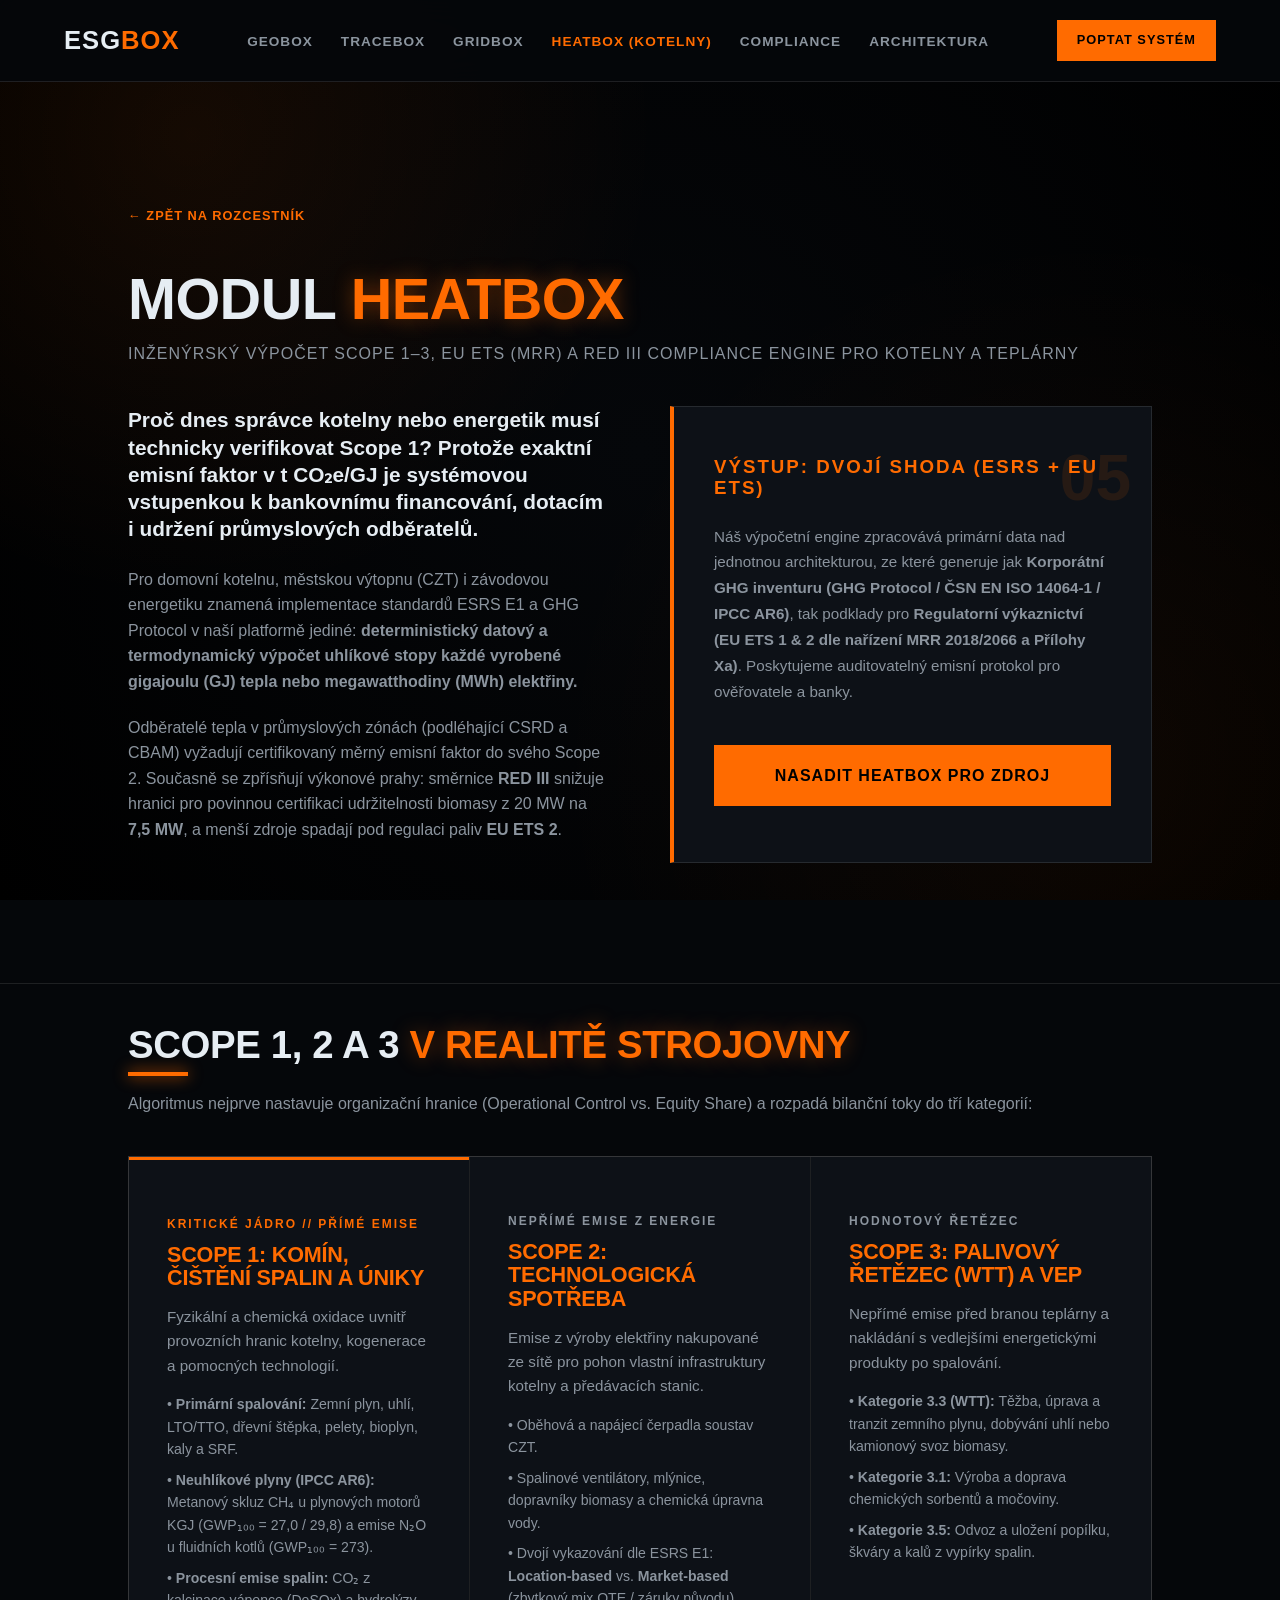
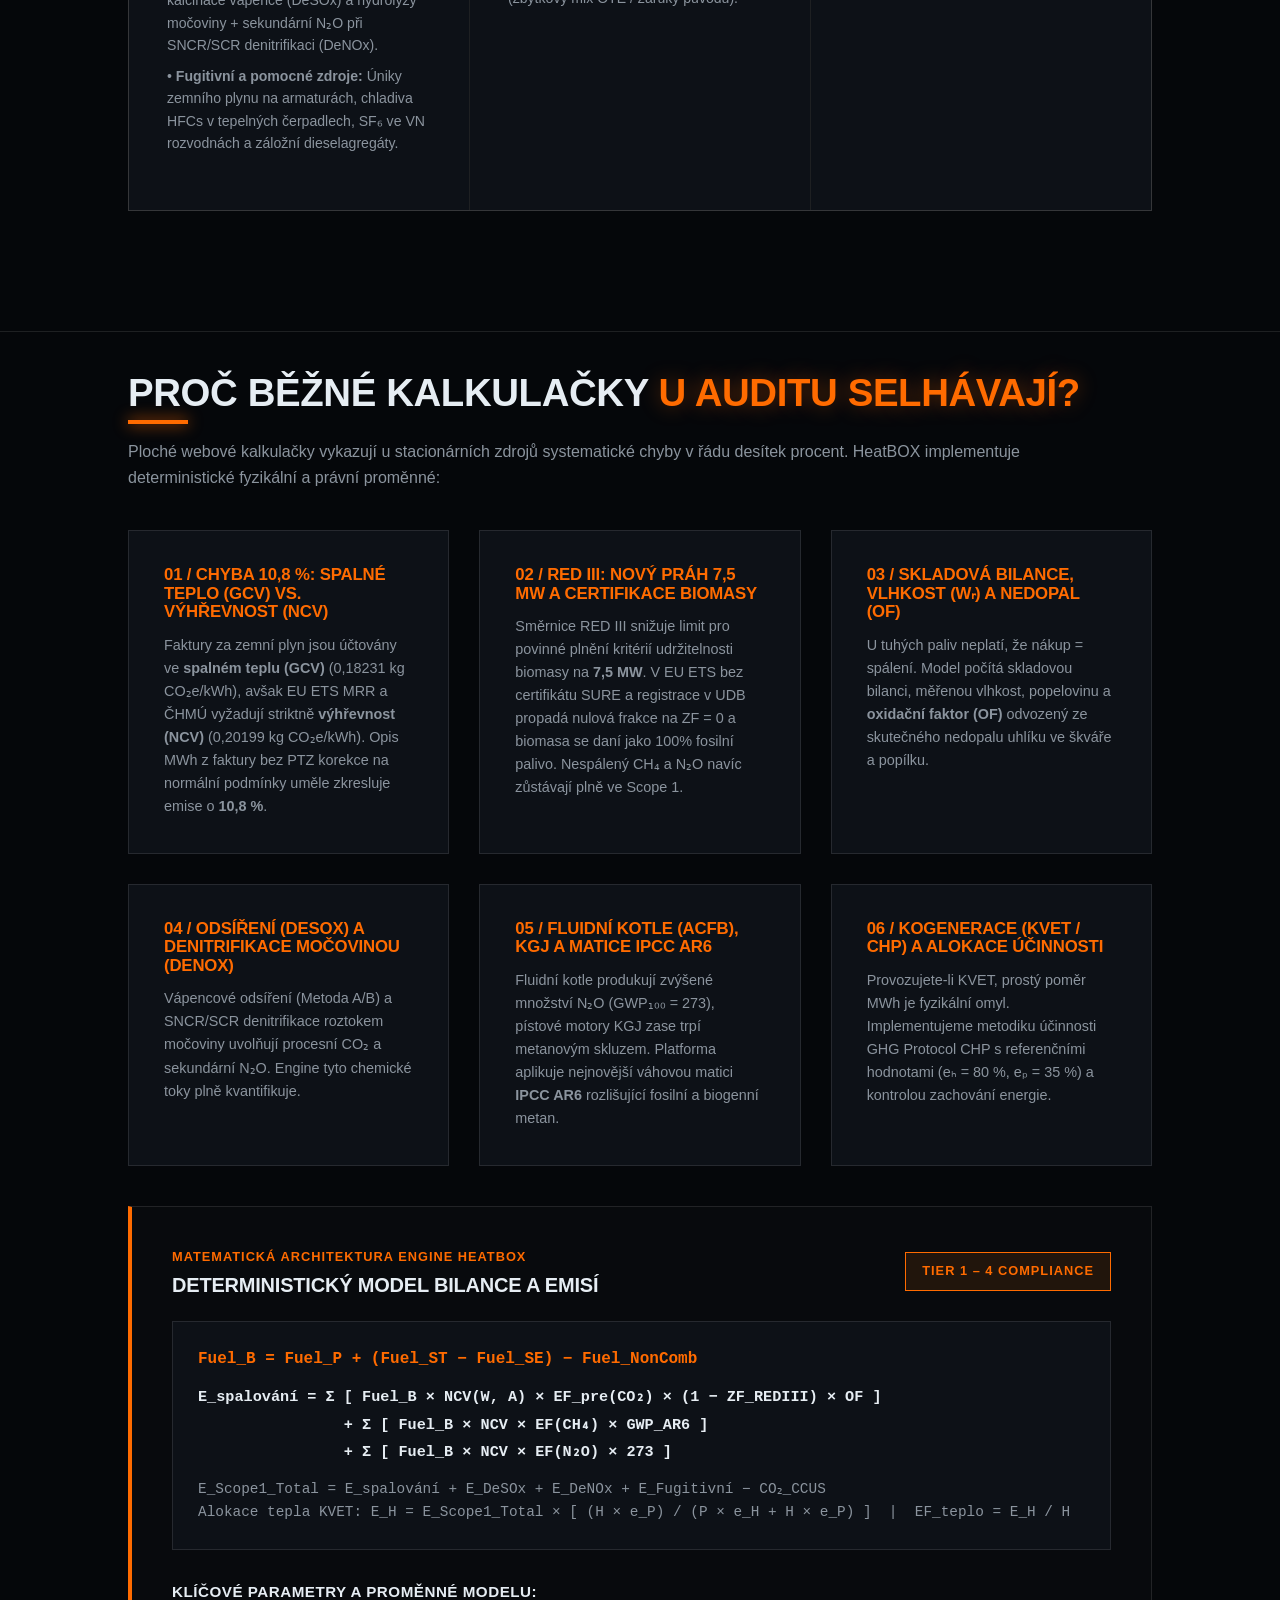
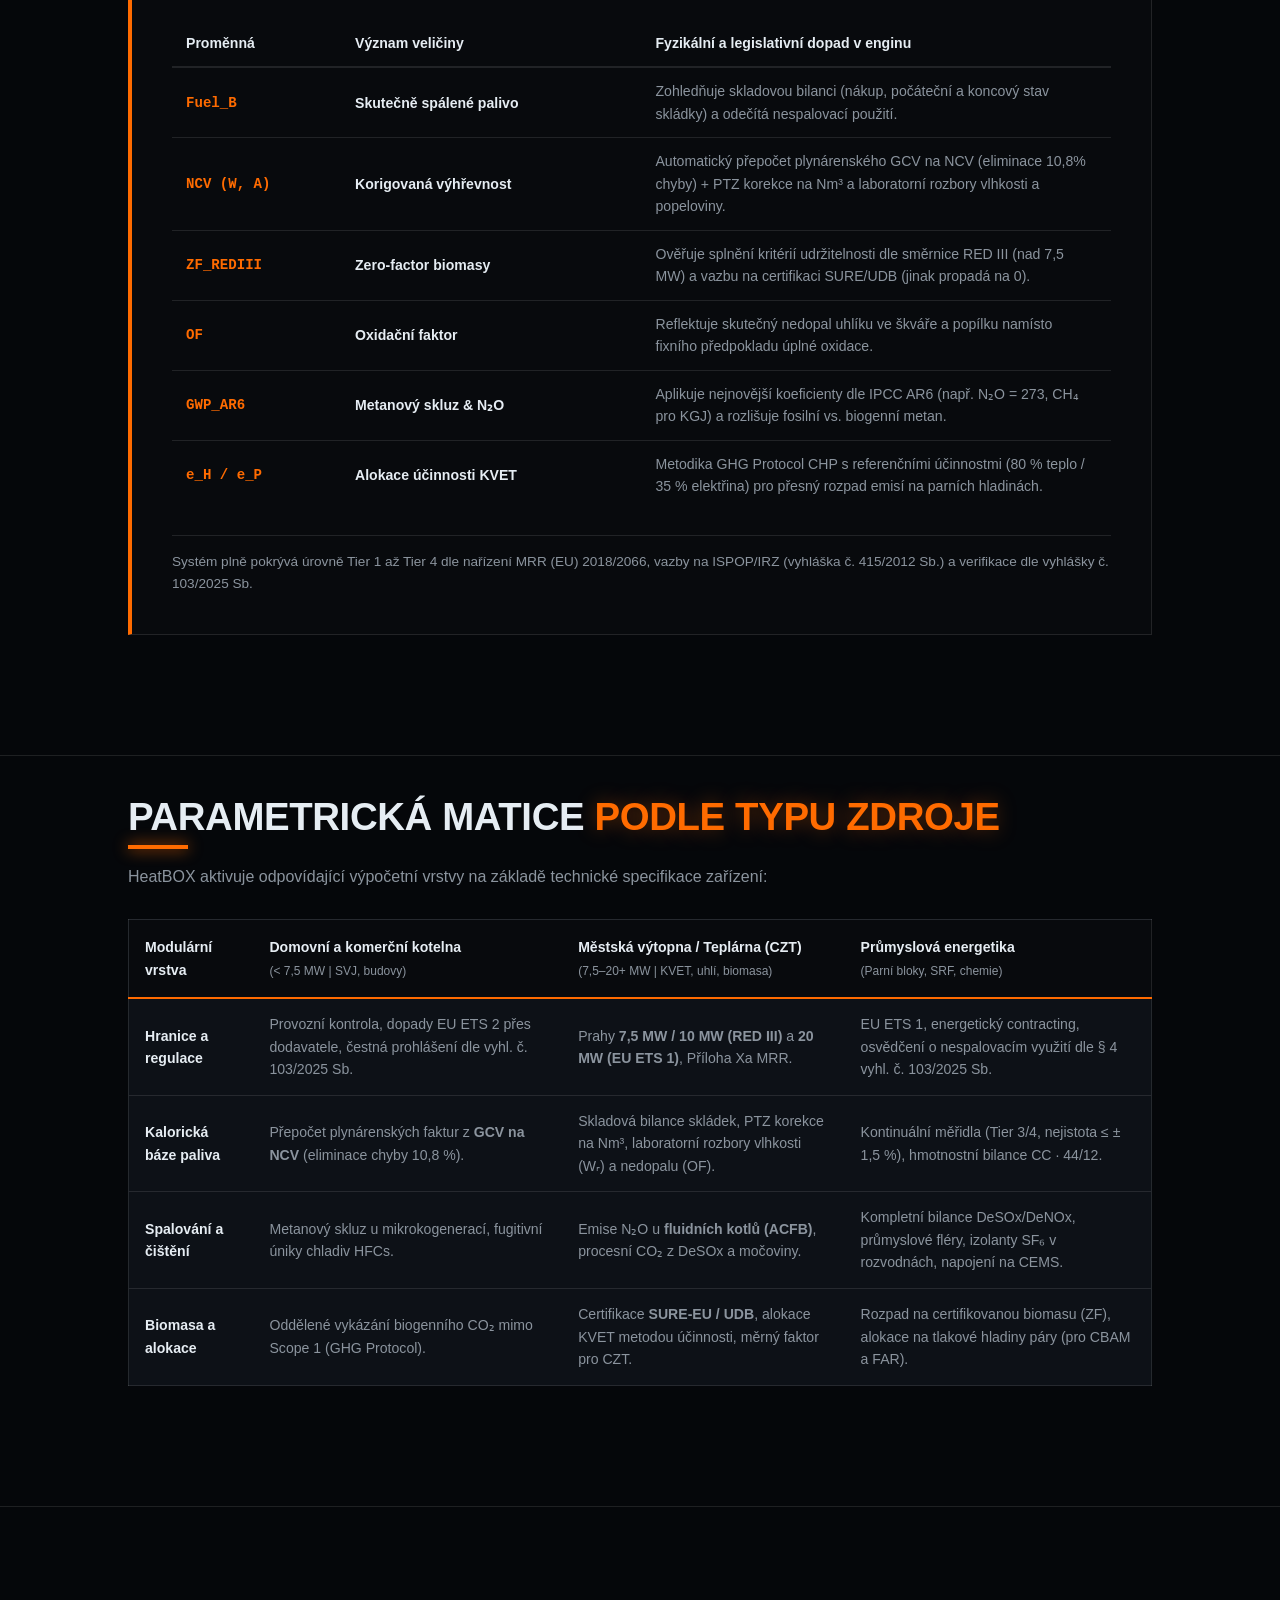
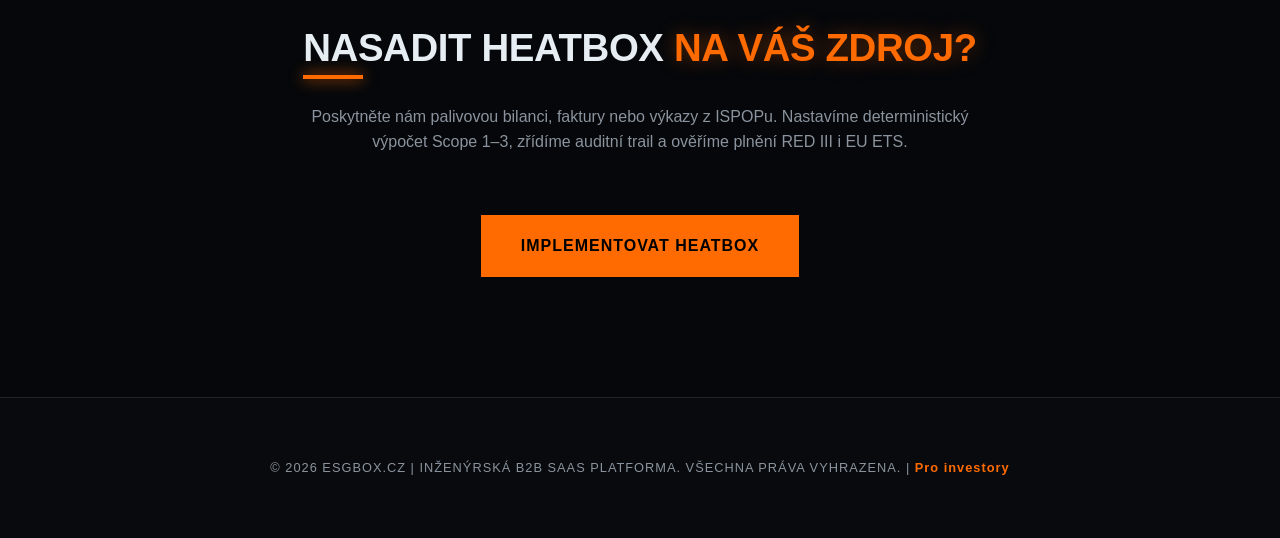
==== commit b3ce746c: "Update kotelny.html" ====
--- a/services/kotelny.html
+++ b/services/kotelny.html
@@ -166,16 +166,82 @@
 
         </div>
 
-        <!-- Matematicko-inženýrský blok -->
-        <div style="background: #080a0d; border: 1px solid var(--border-color); border-left: 4px solid var(--accent-color); padding: 35px 40px; margin-top: 40px;">
-            <div style="font-size: 0.8rem; color: var(--accent-color); font-weight: 800; letter-spacing: 1px; margin-bottom: 12px;">MATEMATICKÁ ARCHITEKTURA ENGINE HEATBOX</div>
-            <p style="color: var(--text-main); font-family: monospace; font-size: 0.9rem; margin-bottom: 12px; line-height: 1.6;">
-                Fuel_B = Fuel_P + (Fuel_ST − Fuel_SE) − Fuel_NonComb<br>
-                E_spalování = Σ [ Fuel_B × NCV(W, A) × EF_pre(CO₂) × (1 − ZF_REDIII) × OF ] + Σ [ Fuel_B × NCV × EF(CH₄) × GWP_AR6 ] + Σ [ Fuel_B × NCV × EF(N₂O) × 273 ]<br>
-                E_Scope1_Total = E_spalování + E_DeSOx + E_DeNOx + E_Fugitivní − CO₂_CCUS<br>
-                Alokace tepla KVET: E_H = E_Scope1_Total × [ (H × e_P) / (P × e_H + H × e_P) ] &nbsp;|&nbsp; EF_teplo = E_H / H
-            </p>
-            <p style="color: var(--text-dim); font-size: 0.85rem; margin-top: 15px;">
+       <!-- Matematicko-inženýrský blok - Interaktivní tabulka proměnných -->
+        <div style="background: #080a0d; border: 1px solid var(--border-color); border-left: 4px solid var(--accent-color); padding: 40px; margin-top: 40px;">
+            <div style="display: flex; justify-content: space-between; align-items: center; flex-wrap: wrap; gap: 20px; margin-bottom: 25px;">
+                <div>
+                    <div style="font-size: 0.8rem; color: var(--accent-color); font-weight: 800; letter-spacing: 1px; margin-bottom: 6px;">MATEMATICKÁ ARCHITEKTURA ENGINE HEATBOX</div>
+                    <h3 style="color: var(--text-main); font-size: 1.25rem;">Deterministický model bilance a emisí</h3>
+                </div>
+                <div style="background: rgba(255, 122, 0, 0.1); border: 1px solid var(--accent-color); padding: 8px 16px; font-size: 0.8rem; color: var(--accent-color); font-weight: 700; letter-spacing: 1px;">
+                    TIER 1 – 4 COMPLIANCE
+                </div>
+            </div>
+
+            <!-- Hlavní rovnice ve vizuálním rámečku -->
+            <div style="background: #0d1117; border: 1px solid var(--border-color); padding: 25px; margin-bottom: 30px; overflow-x: auto;">
+                <p style="color: var(--accent-color); font-family: monospace; font-size: 1rem; font-weight: 700; line-height: 1.6; white-space: nowrap; margin-bottom: 12px;">
+                    Fuel_B = Fuel_P + (Fuel_ST − Fuel_SE) − Fuel_NonComb
+                </p>
+                <p style="color: var(--text-main); font-family: monospace; font-size: 0.95rem; font-weight: 600; line-height: 1.8; white-space: nowrap; margin-bottom: 12px;">
+                    E_spalování = Σ [ Fuel_B × NCV(W, A) × EF_pre(CO₂) × (1 − ZF_REDIII) × OF ]<br>
+                    &nbsp;&nbsp;&nbsp;&nbsp;&nbsp;&nbsp;&nbsp;&nbsp;&nbsp;&nbsp;&nbsp;&nbsp;&nbsp;&nbsp;&nbsp;&nbsp;+ Σ [ Fuel_B × NCV × EF(CH₄) × GWP_AR6 ]<br>
+                    &nbsp;&nbsp;&nbsp;&nbsp;&nbsp;&nbsp;&nbsp;&nbsp;&nbsp;&nbsp;&nbsp;&nbsp;&nbsp;&nbsp;&nbsp;&nbsp;+ Σ [ Fuel_B × NCV × EF(N₂O) × 273 ]
+                </p>
+                <p style="color: var(--text-dim); font-family: monospace; font-size: 0.9rem; line-height: 1.6; white-space: nowrap;">
+                    E_Scope1_Total = E_spalování + E_DeSOx + E_DeNOx + E_Fugitivní − CO₂_CCUS<br>
+                    Alokace tepla KVET: E_H = E_Scope1_Total × [ (H × e_P) / (P × e_H + H × e_P) ] &nbsp;|&nbsp; EF_teplo = E_H / H
+                </p>
+            </div>
+
+            <!-- Interaktivní tabulka proměnných -->
+            <p style="color: var(--text-main); font-weight: 700; font-size: 0.95rem; margin-bottom: 15px; letter-spacing: 0.5px;">KLÍČOVÉ PARAMETRY A PROMĚNNÉ MODELU:</p>
+            
+            <div style="overflow-x: auto;">
+                <table style="width: 100%; border-collapse: collapse; font-size: 0.88rem; text-align: left;">
+                    <thead>
+                        <tr style="border-bottom: 2px solid var(--border-color); color: var(--text-main);">
+                            <th style="padding: 12px 14px; width: 18%;">Proměnná</th>
+                            <th style="padding: 12px 14px; width: 32%;">Význam veličiny</th>
+                            <th style="padding: 12px 14px; width: 50%;">Fyzikální a legislativní dopad v enginu</th>
+                        </tr>
+                    </thead>
+                    <tbody style="color: var(--text-dim);">
+                        <tr style="border-bottom: 1px solid var(--border-color);">
+                            <td style="padding: 12px 14px; color: var(--accent-color); font-family: monospace; font-weight: 700;">Fuel_B</td>
+                            <td style="padding: 12px 14px; color: var(--text-main); font-weight: 600;">Skutečně spálené palivo</td>
+                            <td style="padding: 12px 14px;">Zohledňuje skladovou bilanci (nákup, počáteční a koncový stav skládky) a odečítá nespalovací použití.</td>
+                        </tr>
+                        <tr style="border-bottom: 1px solid var(--border-color);">
+                            <td style="padding: 12px 14px; color: var(--accent-color); font-family: monospace; font-weight: 700;">NCV (W, A)</td>
+                            <td style="padding: 12px 14px; color: var(--text-main); font-weight: 600;">Korigovaná výhřevnost</td>
+                            <td style="padding: 12px 14px;">Automatický přepočet plynárenského GCV na NCV (eliminace 10,8% chyby) + PTZ korekce na Nm³ a laboratorní rozbory vlhkosti a popeloviny.</td>
+                        </tr>
+                        <tr style="border-bottom: 1px solid var(--border-color);">
+                            <td style="padding: 12px 14px; color: var(--accent-color); font-family: monospace; font-weight: 700;">ZF_REDIII</td>
+                            <td style="padding: 12px 14px; color: var(--text-main); font-weight: 600;">Zero-factor biomasy</td>
+                            <td style="padding: 12px 14px;">Ověřuje splnění kritérií udržitelnosti dle směrnice RED III (nad 7,5 MW) a vazbu na certifikaci SURE/UDB (jinak propadá na 0).</td>
+                        </tr>
+                        <tr style="border-bottom: 1px solid var(--border-color);">
+                            <td style="padding: 12px 14px; color: var(--accent-color); font-family: monospace; font-weight: 700;">OF</td>
+                            <td style="padding: 12px 14px; color: var(--text-main); font-weight: 600;">Oxidační faktor</td>
+                            <td style="padding: 12px 14px;">Reflektuje skutečný nedopal uhlíku ve škváře a popílku namísto fixního předpokladu úplné oxidace.</td>
+                        </tr>
+                        <tr style="border-bottom: 1px solid var(--border-color);">
+                            <td style="padding: 12px 14px; color: var(--accent-color); font-family: monospace; font-weight: 700;">GWP_AR6</td>
+            <td style="padding: 12px 14px; color: var(--text-main); font-weight: 600;">Metanový skluz &amp; N₂O</td>
+                            <td style="padding: 12px 14px;">Aplikuje nejnovější koeficienty dle IPCC AR6 (např. N₂O = 273, CH₄ pro KGJ) a rozlišuje fosilní vs. biogenní metan.</td>
+                        </tr>
+                        <tr>
+                            <td style="padding: 12px 14px; color: var(--accent-color); font-family: monospace; font-weight: 700;">e_H / e_P</td>
+                            <td style="padding: 12px 14px; color: var(--text-main); font-weight: 600;">Alokace účinnosti KVET</td>
+                            <td style="padding: 12px 14px;">Metodika GHG Protocol CHP s referenčními účinnostmi (80 % teplo / 35 % elektřina) pro přesný rozpad emisí na parních hladinách.</td>
+                        </tr>
+                    </tbody>
+                </table>
+            </div>
+
+            <p style="color: var(--text-dim); font-size: 0.85rem; margin-top: 25px; border-top: 1px solid var(--border-color); padding-top: 15px;">
                 Systém plně pokrývá úrovně Tier 1 až Tier 4 dle nařízení MRR (EU) 2018/2066, vazby na ISPOP/IRZ (vyhláška č. 415/2012 Sb.) a verifikace dle vyhlášky č. 103/2025 Sb.
             </p>
         </div>
